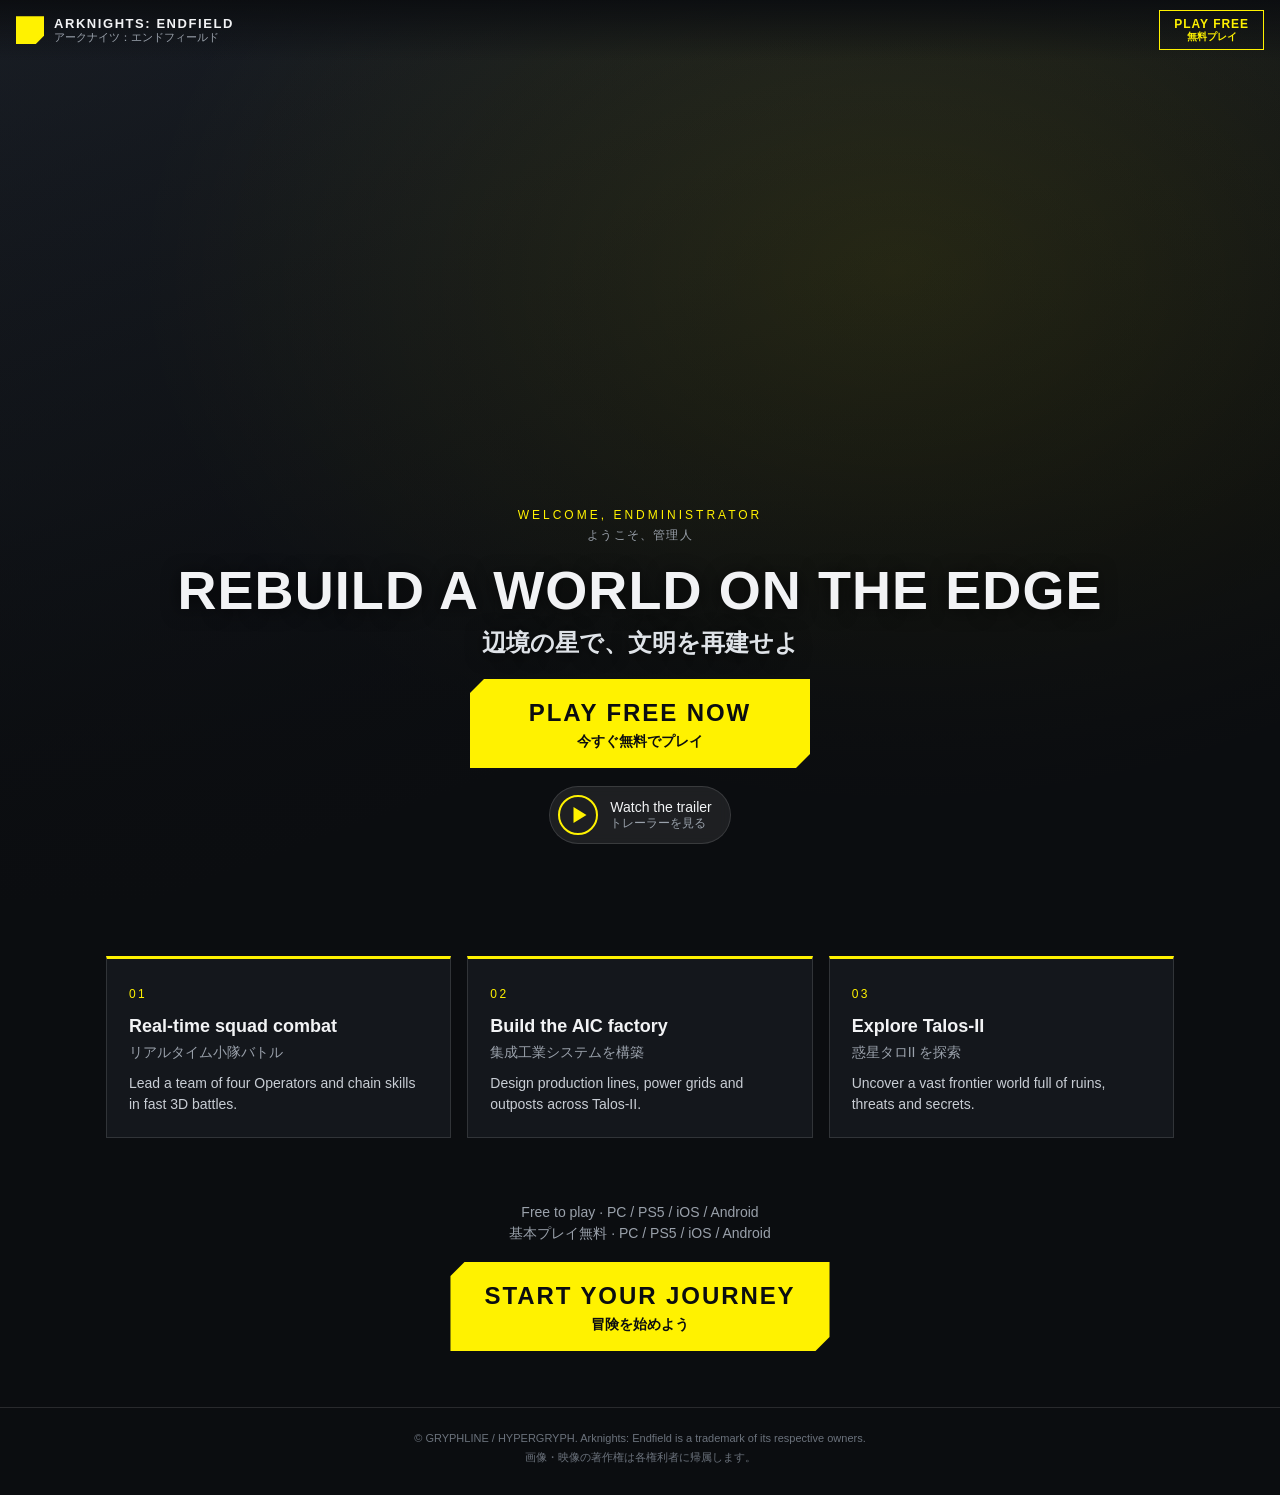
==== arknights-endfield/index.html @ 9a09fc5b "Add Arknights: Endfield prelander (EN/JA, image → video → image with blinking CTA) Co-Authored-By: C" ====
<!DOCTYPE html>
<html lang="en">
<head>
  <meta charset="UTF-8">
  <meta name="viewport" content="width=device-width, initial-scale=1.0, viewport-fit=cover">
  <title>Arknights: Endfield — Play Now | アークナイツ：エンドフィールド</title>
  <meta name="description" content="Arknights: Endfield — a real-time 3D strategy RPG on Talos-II. Watch the trailer and play free now. アークナイツ：エンドフィールド 今すぐ無料プレイ。">
  <meta name="theme-color" content="#0b0d10">
  <link rel="stylesheet" href="style.css">
</head>
<body>

  <!-- Top bar -->
  <header class="topbar">
    <div class="brand">
      <span class="brand__mark" aria-hidden="true"></span>
      <span class="brand__text">
        <strong>ARKNIGHTS: ENDFIELD</strong>
        <small lang="ja">アークナイツ：エンドフィールド</small>
      </span>
    </div>
    <a class="topbar__cta js-cta" href="#" data-source="topbar">
      <span>PLAY FREE</span>
      <span lang="ja">無料プレイ</span>
    </a>
  </header>

  <main>
    <!-- Media stage: image → video → image -->
    <section class="stage" id="stage" aria-label="Trailer / トレーラー">

      <!-- START SCREEN (image + blinking CTA) -->
      <div class="screen screen--start is-active" id="screenStart">
        <img class="screen__img" src="cover.jpg" alt="Arknights: Endfield key art" data-fallback>
        <div class="screen__shade" aria-hidden="true"></div>
        <div class="screen__content">
          <p class="eyebrow">
            <span>WELCOME, ENDMINISTRATOR</span>
            <span lang="ja">ようこそ、管理人</span>
          </p>
          <h1 class="title">
            <span class="title__en">Rebuild a world on the edge</span>
            <span class="title__ja" lang="ja">辺境の星で、文明を再建せよ</span>
          </h1>
          <a class="cta cta--blink js-cta" href="#" data-source="start">
            <span class="cta__en">PLAY FREE NOW</span>
            <span class="cta__ja" lang="ja">今すぐ無料でプレイ</span>
          </a>
          <button class="play-btn" id="btnPlay" type="button">
            <span class="play-btn__icon" aria-hidden="true"></span>
            <span class="play-btn__label">
              <span>Watch the trailer</span>
              <span lang="ja">トレーラーを見る</span>
            </span>
          </button>
        </div>
      </div>

      <!-- VIDEO -->
      <div class="screen screen--video" id="screenVideo">
        <video class="screen__video" id="video" playsinline preload="metadata" poster="cover.jpg">
          <source src="video.mp4" type="video/mp4">
        </video>
        <div class="video-ui">
          <button class="video-ui__btn" id="btnSound" type="button" aria-label="Toggle sound / 音声切替">🔊</button>
          <button class="video-ui__btn video-ui__btn--skip" id="btnSkip" type="button">
            <span>Skip</span> <span lang="ja">スキップ</span> ▸
          </button>
        </div>
        <div class="progress" aria-hidden="true"><div class="progress__bar" id="progressBar"></div></div>
      </div>

      <!-- END SCREEN (image + blinking CTA) -->
      <div class="screen screen--end" id="screenEnd">
        <img class="screen__img" src="cover.jpg" alt="Arknights: Endfield key art" data-fallback>
        <div class="screen__shade" aria-hidden="true"></div>
        <div class="screen__content">
          <p class="eyebrow">
            <span>YOUR MISSION STARTS NOW</span>
            <span lang="ja">任務、開始</span>
          </p>
          <h2 class="title">
            <span class="title__en">Join the Endfield Industries</span>
            <span class="title__ja" lang="ja">エンドフィールド工業へようこそ</span>
          </h2>
          <a class="cta cta--blink js-cta" href="#" data-source="end">
            <span class="cta__en">DOWNLOAD &amp; PLAY FREE</span>
            <span class="cta__ja" lang="ja">今すぐダウンロード・無料</span>
          </a>
          <button class="replay-btn" id="btnReplay" type="button">
            ↻ <span>Replay</span> <span lang="ja">もう一度見る</span>
          </button>
        </div>
      </div>
    </section>

    <!-- Features -->
    <section class="features" aria-label="Features / 特徴">
      <article class="feature">
        <span class="feature__num">01</span>
        <h3>Real-time squad combat</h3>
        <p lang="ja">リアルタイム小隊バトル</p>
        <p class="feature__txt">Lead a team of four Operators and chain skills in fast 3D battles.</p>
      </article>
      <article class="feature">
        <span class="feature__num">02</span>
        <h3>Build the AIC factory</h3>
        <p lang="ja">集成工業システムを構築</p>
        <p class="feature__txt">Design production lines, power grids and outposts across Talos-II.</p>
      </article>
      <article class="feature">
        <span class="feature__num">03</span>
        <h3>Explore Talos-II</h3>
        <p lang="ja">惑星タロII を探索</p>
        <p class="feature__txt">Uncover a vast frontier world full of ruins, threats and secrets.</p>
      </article>
    </section>

    <!-- Bottom CTA -->
    <section class="final">
      <p class="final__line">
        <span>Free to play · PC / PS5 / iOS / Android</span>
        <span lang="ja">基本プレイ無料 · PC / PS5 / iOS / Android</span>
      </p>
      <a class="cta cta--blink js-cta" href="#" data-source="footer">
        <span class="cta__en">START YOUR JOURNEY</span>
        <span class="cta__ja" lang="ja">冒険を始めよう</span>
      </a>
    </section>
  </main>

  <footer class="footer">
    <p>© GRYPHLINE / HYPERGRYPH. Arknights: Endfield is a trademark of its respective owners.</p>
    <p lang="ja">画像・映像の著作権は各権利者に帰属します。</p>
  </footer>

  <!-- Sticky mobile CTA -->
  <a class="sticky-cta js-cta" href="#" data-source="sticky" id="stickyCta">
    <span>PLAY FREE</span> <span lang="ja">無料プレイ</span>
  </a>

  <script src="main.js"></script>
</body>
</html>
---- arknights-endfield/style.css ----
/* ===== Arknights: Endfield prelander ===== */
:root {
  --bg: #0b0d10;
  --panel: #14171c;
  --line: rgba(255, 255, 255, 0.12);
  --text: #f2f3f5;
  --muted: #9aa1ab;
  --accent: #fff200;      /* Endfield industrial yellow */
  --accent-dark: #d9cd00;
  --ink: #0b0d10;
  --font: "Segoe UI", "Helvetica Neue", Arial, "Hiragino Sans", "Hiragino Kaku Gothic ProN", "Noto Sans JP", "Yu Gothic", Meiryo, sans-serif;
}

*,
*::before,
*::after { box-sizing: border-box; }

html, body { margin: 0; padding: 0; }

body {
  background: var(--bg);
  color: var(--text);
  font-family: var(--font);
  line-height: 1.5;
  -webkit-font-smoothing: antialiased;
  overflow-x: hidden;
  padding-bottom: 72px; /* room for sticky CTA on mobile */
}

a { color: inherit; text-decoration: none; }
button { font: inherit; cursor: pointer; }

/* ---------- Top bar ---------- */
.topbar {
  position: fixed;
  inset: 0 0 auto 0;
  z-index: 50;
  display: flex;
  align-items: center;
  justify-content: space-between;
  gap: 12px;
  padding: 10px 16px;
  background: linear-gradient(to bottom, rgba(11, 13, 16, 0.92), rgba(11, 13, 16, 0));
}

.brand { display: flex; align-items: center; gap: 10px; }

.brand__mark {
  width: 28px;
  height: 28px;
  background: var(--accent);
  clip-path: polygon(0 0, 100% 0, 100% 70%, 70% 100%, 0 100%);
}

.brand__text { display: flex; flex-direction: column; line-height: 1.1; }
.brand__text strong { font-size: 13px; letter-spacing: 0.12em; }
.brand__text small { font-size: 11px; color: var(--muted); }

.topbar__cta {
  display: inline-flex;
  flex-direction: column;
  align-items: center;
  padding: 6px 14px;
  border: 1px solid var(--accent);
  color: var(--accent);
  font-size: 12px;
  font-weight: 700;
  letter-spacing: 0.08em;
  line-height: 1.2;
  transition: background 0.2s, color 0.2s;
}
.topbar__cta span[lang="ja"] { font-size: 10px; letter-spacing: 0; }
.topbar__cta:hover { background: var(--accent); color: var(--ink); }

/* ---------- Stage ---------- */
.stage {
  position: relative;
  width: 100%;
  height: 100vh;
  height: 100svh;
  min-height: 520px;
  overflow: hidden;
  background:
    radial-gradient(ellipse at 70% 30%, rgba(255, 242, 0, 0.12), transparent 60%),
    linear-gradient(160deg, #1b2028 0%, #0b0d10 70%);
}

.screen {
  position: absolute;
  inset: 0;
  opacity: 0;
  visibility: hidden;
  transition: opacity 0.6s ease, visibility 0s linear 0.6s;
}
.screen.is-active {
  opacity: 1;
  visibility: visible;
  transition: opacity 0.6s ease, visibility 0s;
}

.screen__img,
.screen__video {
  position: absolute;
  inset: 0;
  width: 100%;
  height: 100%;
  object-fit: cover;
}
.screen__img.is-missing { display: none; }

.screen--start .screen__img { animation: kenburns 18s ease-in-out infinite alternate; }

.screen--video { background: #000; }
.screen--video .screen__video { object-fit: contain; }

.screen__shade {
  position: absolute;
  inset: 0;
  background:
    linear-gradient(to top, rgba(11, 13, 16, 0.95) 0%, rgba(11, 13, 16, 0.35) 45%, rgba(11, 13, 16, 0.15) 100%);
}

.screen__content {
  position: absolute;
  left: 0;
  right: 0;
  bottom: 0;
  display: flex;
  flex-direction: column;
  align-items: center;
  gap: 18px;
  padding: 0 16px 56px;
  text-align: center;
}

.eyebrow {
  margin: 0;
  display: flex;
  flex-direction: column;
  gap: 2px;
  font-size: 12px;
  letter-spacing: 0.25em;
  color: var(--accent);
}
.eyebrow span[lang="ja"] { letter-spacing: 0.1em; color: var(--muted); }

.title {
  margin: 0;
  display: flex;
  flex-direction: column;
  gap: 6px;
  text-transform: uppercase;
  text-shadow: 0 2px 18px rgba(0, 0, 0, 0.7);
}
.title__en { font-size: clamp(26px, 5.5vw, 54px); font-weight: 800; letter-spacing: 0.02em; line-height: 1.05; }
.title__ja { font-size: clamp(16px, 2.6vw, 24px); font-weight: 600; text-transform: none; color: #dfe3e8; }

/* ---------- CTA (clear + blinking) ---------- */
.cta {
  position: relative;
  display: inline-flex;
  flex-direction: column;
  align-items: center;
  justify-content: center;
  min-width: min(340px, 100%);
  padding: 16px 34px;
  background: var(--accent);
  color: var(--ink);
  font-weight: 900;
  clip-path: polygon(14px 0, 100% 0, 100% calc(100% - 14px), calc(100% - 14px) 100%, 0 100%, 0 14px);
  transition: transform 0.15s ease, background 0.2s;
}
.cta__en { font-size: clamp(18px, 3vw, 24px); letter-spacing: 0.08em; }
.cta__ja { font-size: 14px; font-weight: 700; }
.cta:hover { transform: scale(1.04); background: #fff; }
.cta:active { transform: scale(0.98); }

.cta--blink { animation: blink 1s steps(1, end) infinite, glow 1s ease-in-out infinite; }
.cta--blink:hover { animation-play-state: paused; }

@keyframes blink {
  0%   { background: var(--accent); color: var(--ink); }
  50%  { background: #ffffff;       color: #000; }
}

@keyframes glow {
  0%, 100% { filter: drop-shadow(0 0 0 rgba(255, 242, 0, 0)); }
  50%      { filter: drop-shadow(0 0 18px rgba(255, 242, 0, 0.9)); }
}

@keyframes kenburns {
  from { transform: scale(1); }
  to   { transform: scale(1.08) translate(-1%, -1%); }
}

/* ---------- Play / replay ---------- */
.play-btn {
  display: inline-flex;
  align-items: center;
  gap: 12px;
  padding: 8px 18px 8px 8px;
  background: rgba(255, 255, 255, 0.08);
  border: 1px solid var(--line);
  border-radius: 999px;
  color: var(--text);
  backdrop-filter: blur(6px);
  transition: background 0.2s;
}
.play-btn:hover { background: rgba(255, 255, 255, 0.18); }

.play-btn__icon {
  position: relative;
  width: 40px;
  height: 40px;
  border-radius: 50%;
  border: 2px solid var(--accent);
}
.play-btn__icon::after {
  content: "";
  position: absolute;
  top: 50%;
  left: 54%;
  transform: translate(-50%, -50%);
  border-style: solid;
  border-width: 8px 0 8px 13px;
  border-color: transparent transparent transparent var(--accent);
}
.play-btn__label { display: flex; flex-direction: column; align-items: flex-start; font-size: 14px; line-height: 1.2; }
.play-btn__label span[lang="ja"] { font-size: 12px; color: var(--muted); }

.replay-btn {
  background: none;
  border: none;
  color: var(--muted);
  font-size: 14px;
  padding: 6px 10px;
}
.replay-btn:hover { color: var(--text); }

/* ---------- Video UI ---------- */
.video-ui {
  position: absolute;
  top: 64px;
  right: 16px;
  display: flex;
  gap: 8px;
  z-index: 2;
}
.video-ui__btn {
  padding: 8px 12px;
  background: rgba(0, 0, 0, 0.55);
  border: 1px solid var(--line);
  color: var(--text);
  font-size: 13px;
}
.video-ui__btn:hover { border-color: var(--accent); color: var(--accent); }

.progress {
  position: absolute;
  left: 0;
  right: 0;
  bottom: 0;
  height: 4px;
  background: rgba(255, 255, 255, 0.15);
}
.progress__bar { width: 0; height: 100%; background: var(--accent); transition: width 0.2s linear; }

/* ---------- Features ---------- */
.features {
  display: grid;
  grid-template-columns: repeat(3, 1fr);
  gap: 16px;
  max-width: 1100px;
  margin: 0 auto;
  padding: 56px 16px 24px;
}
.feature {
  padding: 22px;
  background: var(--panel);
  border: 1px solid var(--line);
  border-top: 3px solid var(--accent);
}
.feature__num { font-size: 12px; color: var(--accent); letter-spacing: 0.2em; }
.feature h3 { margin: 8px 0 2px; font-size: 18px; }
.feature p[lang="ja"] { margin: 0 0 10px; color: var(--muted); font-size: 14px; }
.feature__txt { margin: 0; color: #c8cdd4; font-size: 14px; }

/* ---------- Final ---------- */
.final {
  display: flex;
  flex-direction: column;
  align-items: center;
  gap: 18px;
  padding: 40px 16px 56px;
  text-align: center;
}
.final__line { margin: 0; display: flex; flex-direction: column; color: var(--muted); font-size: 14px; }

/* ---------- Footer ---------- */
.footer {
  padding: 20px 16px 28px;
  border-top: 1px solid var(--line);
  text-align: center;
  color: #6b727c;
  font-size: 11px;
}
.footer p { margin: 2px 0; }

/* ---------- Sticky CTA ---------- */
.sticky-cta {
  position: fixed;
  left: 16px;
  right: 16px;
  bottom: 12px;
  z-index: 60;
  display: none;
  justify-content: center;
  gap: 10px;
  padding: 14px;
  background: var(--accent);
  color: var(--ink);
  font-weight: 900;
  letter-spacing: 0.06em;
  box-shadow: 0 6px 24px rgba(0, 0, 0, 0.5);
  transform: translateY(150%);
  transition: transform 0.3s ease;
}
.sticky-cta.is-visible { transform: translateY(0); }

/* ---------- Responsive ---------- */
@media (max-width: 760px) {
  .features { grid-template-columns: 1fr; }
  .sticky-cta { display: flex; }
  .topbar__cta { display: none; }
  .screen__content { padding-bottom: 40px; gap: 14px; }
  .cta { width: 100%; }
}

@media (min-width: 761px) {
  body { padding-bottom: 0; }
}

@media (prefers-reduced-motion: reduce) {
  .cta--blink { animation: none; }
  .screen--start .screen__img { animation: none; }
}
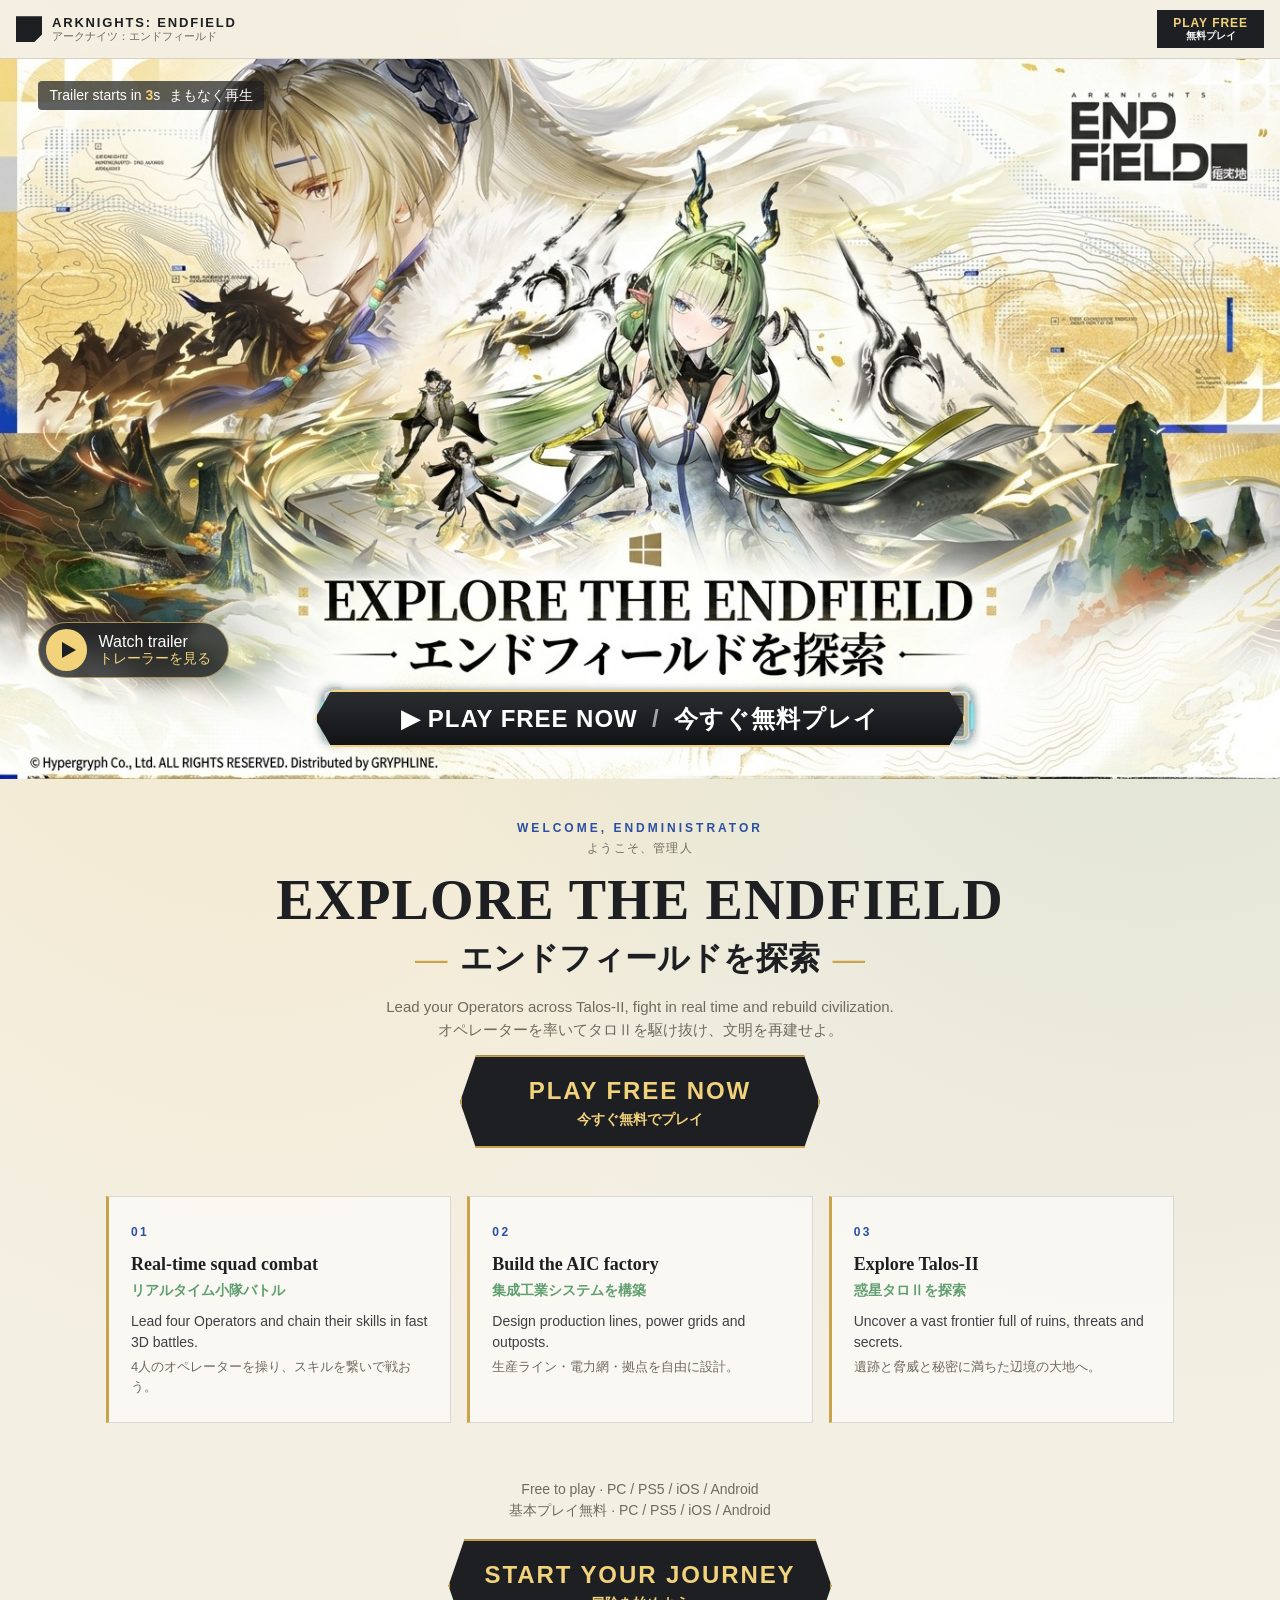
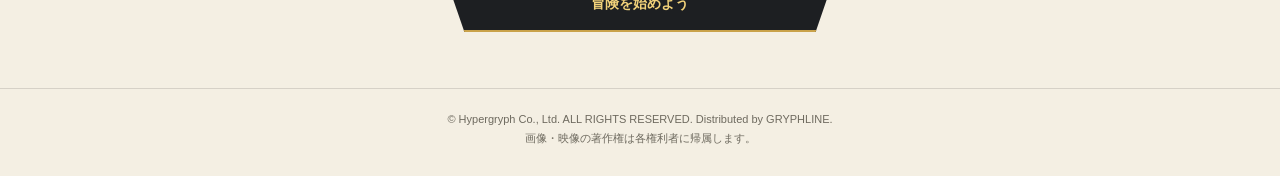
==== commit 357372c0: "Endfield prelander: use provided key art and trailer, blinking CTA on the art Co-Authored-By: Claude" ====
--- a/arknights-endfield/index.html
+++ b/arknights-endfield/index.html
@@ -3,9 +3,10 @@
 <head>
   <meta charset="UTF-8">
   <meta name="viewport" content="width=device-width, initial-scale=1.0, viewport-fit=cover">
-  <title>Arknights: Endfield — Play Now | アークナイツ：エンドフィールド</title>
-  <meta name="description" content="Arknights: Endfield — a real-time 3D strategy RPG on Talos-II. Watch the trailer and play free now. アークナイツ：エンドフィールド 今すぐ無料プレイ。">
-  <meta name="theme-color" content="#0b0d10">
+  <title>Arknights: Endfield — Explore the Endfield | アークナイツ：エンドフィールド</title>
+  <meta name="description" content="Arknights: Endfield — explore Talos-II in a real-time 3D strategy RPG. Watch the trailer and play free. エンドフィールドを探索しよう。">
+  <meta name="theme-color" content="#f4efe3">
+  <link rel="preload" as="image" href="cover.jpg">
   <link rel="stylesheet" href="style.css">
 </head>
 <body>
@@ -26,72 +27,91 @@
   </header>
 
   <main>
-    <!-- Media stage: image → video → image -->
-    <section class="stage" id="stage" aria-label="Trailer / トレーラー">
+    <!-- Media stage (16:9): image → video → image -->
+    <section class="stage-wrap" aria-label="Trailer / トレーラー">
+      <div class="stage" id="stage">
 
-      <!-- START SCREEN (image + blinking CTA) -->
-      <div class="screen screen--start is-active" id="screenStart">
-        <img class="screen__img" src="cover.jpg" alt="Arknights: Endfield key art" data-fallback>
-        <div class="screen__shade" aria-hidden="true"></div>
-        <div class="screen__content">
-          <p class="eyebrow">
-            <span>WELCOME, ENDMINISTRATOR</span>
-            <span lang="ja">ようこそ、管理人</span>
-          </p>
-          <h1 class="title">
-            <span class="title__en">Rebuild a world on the edge</span>
-            <span class="title__ja" lang="ja">辺境の星で、文明を再建せよ</span>
-          </h1>
-          <a class="cta cta--blink js-cta" href="#" data-source="start">
-            <span class="cta__en">PLAY FREE NOW</span>
-            <span class="cta__ja" lang="ja">今すぐ無料でプレイ</span>
-          </a>
-          <button class="play-btn" id="btnPlay" type="button">
+        <!-- START SCREEN: key art + blinking CTA -->
+        <div class="screen screen--start is-active" id="screenStart">
+          <img class="screen__img" src="cover.jpg" alt="Arknights: Endfield — Explore the Endfield / エンドフィールドを探索" data-fallback>
+
+          <button class="play-btn" id="btnPlay" type="button" aria-label="Watch the trailer / トレーラーを見る">
             <span class="play-btn__icon" aria-hidden="true"></span>
             <span class="play-btn__label">
-              <span>Watch the trailer</span>
+              <span>Watch trailer</span>
               <span lang="ja">トレーラーを見る</span>
             </span>
           </button>
+
+          <a class="img-cta js-cta" href="#" data-source="start-image">
+            <span class="img-cta__en">▶ PLAY FREE NOW</span>
+            <span class="img-cta__sep" aria-hidden="true">/</span>
+            <span class="img-cta__ja" lang="ja">今すぐ無料プレイ</span>
+          </a>
+
+          <div class="countdown" id="countdown" aria-live="polite">
+            <span>Trailer starts in <b id="countdownNum">4</b>s</span>
+            <span lang="ja">まもなく再生</span>
+          </div>
         </div>
-      </div>
 
-      <!-- VIDEO -->
-      <div class="screen screen--video" id="screenVideo">
-        <video class="screen__video" id="video" playsinline preload="metadata" poster="cover.jpg">
-          <source src="video.mp4" type="video/mp4">
-        </video>
-        <div class="video-ui">
-          <button class="video-ui__btn" id="btnSound" type="button" aria-label="Toggle sound / 音声切替">🔊</button>
-          <button class="video-ui__btn video-ui__btn--skip" id="btnSkip" type="button">
-            <span>Skip</span> <span lang="ja">スキップ</span> ▸
+        <!-- VIDEO -->
+        <div class="screen screen--video" id="screenVideo">
+          <video class="screen__video" id="video" playsinline preload="metadata" poster="cover.jpg">
+            <source src="video.mp4" type="video/mp4">
+            <source src="https://vid.arknights-endfield0726.eaglgame.com/images/%E7%A5%80%E6%88%98%E6%96%97gp-V-1920x1080-JP-v1d6-%E7%A5%80-OS-%E5%89%AA%E8%BE%91%E5%8C%85%E8%A3%85-%E5%AE%9E%E6%9C%BA%E5%86%85%E5%BD%95-%E6%88%98%E6%96%97-yt.mp4" type="video/mp4">
+          </video>
+          <button class="unmute" id="btnUnmute" type="button">
+            🔊 <span>Tap for sound</span> <span lang="ja">タップで音声オン</span>
           </button>
+          <div class="video-ui">
+            <button class="video-ui__btn" id="btnSound" type="button" aria-label="Toggle sound / 音声切替">🔇</button>
+            <button class="video-ui__btn" id="btnSkip" type="button">
+              <span>Skip</span> <span lang="ja">スキップ</span> ▸
+            </button>
+          </div>
+          <a class="video-cta js-cta" href="#" data-source="video">
+            <span>PLAY FREE</span> <span lang="ja">無料プレイ</span>
+          </a>
+          <div class="progress" aria-hidden="true"><div class="progress__bar" id="progressBar"></div></div>
         </div>
-        <div class="progress" aria-hidden="true"><div class="progress__bar" id="progressBar"></div></div>
-      </div>
 
-      <!-- END SCREEN (image + blinking CTA) -->
-      <div class="screen screen--end" id="screenEnd">
-        <img class="screen__img" src="cover.jpg" alt="Arknights: Endfield key art" data-fallback>
-        <div class="screen__shade" aria-hidden="true"></div>
-        <div class="screen__content">
-          <p class="eyebrow">
-            <span>YOUR MISSION STARTS NOW</span>
-            <span lang="ja">任務、開始</span>
-          </p>
-          <h2 class="title">
-            <span class="title__en">Join the Endfield Industries</span>
-            <span class="title__ja" lang="ja">エンドフィールド工業へようこそ</span>
-          </h2>
-          <a class="cta cta--blink js-cta" href="#" data-source="end">
-            <span class="cta__en">DOWNLOAD &amp; PLAY FREE</span>
-            <span class="cta__ja" lang="ja">今すぐダウンロード・無料</span>
-          </a>
+        <!-- END SCREEN: key art + blinking CTA -->
+        <div class="screen screen--end" id="screenEnd">
+          <img class="screen__img" src="cover.jpg" alt="Arknights: Endfield — Explore the Endfield / エンドフィールドを探索" data-fallback>
+
           <button class="replay-btn" id="btnReplay" type="button">
             ↻ <span>Replay</span> <span lang="ja">もう一度見る</span>
           </button>
+
+          <a class="img-cta js-cta" href="#" data-source="end-image">
+            <span class="img-cta__en">▶ DOWNLOAD &amp; PLAY FREE</span>
+            <span class="img-cta__sep" aria-hidden="true">/</span>
+            <span class="img-cta__ja" lang="ja">今すぐダウンロード</span>
+          </a>
         </div>
+
       </div>
+    </section>
+
+    <!-- Headline + main CTA under the stage -->
+    <section class="hero">
+      <p class="eyebrow">
+        <span>WELCOME, ENDMINISTRATOR</span>
+        <span lang="ja">ようこそ、管理人</span>
+      </p>
+      <h1 class="title">
+        <span class="title__en">Explore the Endfield</span>
+        <span class="title__ja" lang="ja">エンドフィールドを探索</span>
+      </h1>
+      <p class="hero__sub">
+        <span>Lead your Operators across Talos-II, fight in real time and rebuild civilization.</span>
+        <span lang="ja">オペレーターを率いてタロⅡを駆け抜け、文明を再建せよ。</span>
+      </p>
+      <a class="cta cta--blink js-cta" href="#" data-source="hero">
+        <span class="cta__en">PLAY FREE NOW</span>
+        <span class="cta__ja" lang="ja">今すぐ無料でプレイ</span>
+      </a>
     </section>
 
     <!-- Features -->
@@ -99,24 +119,27 @@
       <article class="feature">
         <span class="feature__num">01</span>
         <h3>Real-time squad combat</h3>
-        <p lang="ja">リアルタイム小隊バトル</p>
-        <p class="feature__txt">Lead a team of four Operators and chain skills in fast 3D battles.</p>
+        <p class="feature__ja" lang="ja">リアルタイム小隊バトル</p>
+        <p class="feature__txt">Lead four Operators and chain their skills in fast 3D battles.</p>
+        <p class="feature__txt" lang="ja">4人のオペレーターを操り、スキルを繋いで戦おう。</p>
       </article>
       <article class="feature">
         <span class="feature__num">02</span>
         <h3>Build the AIC factory</h3>
-        <p lang="ja">集成工業システムを構築</p>
-        <p class="feature__txt">Design production lines, power grids and outposts across Talos-II.</p>
+        <p class="feature__ja" lang="ja">集成工業システムを構築</p>
+        <p class="feature__txt">Design production lines, power grids and outposts.</p>
+        <p class="feature__txt" lang="ja">生産ライン・電力網・拠点を自由に設計。</p>
       </article>
       <article class="feature">
         <span class="feature__num">03</span>
         <h3>Explore Talos-II</h3>
-        <p lang="ja">惑星タロII を探索</p>
-        <p class="feature__txt">Uncover a vast frontier world full of ruins, threats and secrets.</p>
+        <p class="feature__ja" lang="ja">惑星タロⅡを探索</p>
+        <p class="feature__txt">Uncover a vast frontier full of ruins, threats and secrets.</p>
+        <p class="feature__txt" lang="ja">遺跡と脅威と秘密に満ちた辺境の大地へ。</p>
       </article>
     </section>
 
-    <!-- Bottom CTA -->
+    <!-- Final CTA -->
     <section class="final">
       <p class="final__line">
         <span>Free to play · PC / PS5 / iOS / Android</span>
@@ -130,7 +153,7 @@
   </main>
 
   <footer class="footer">
-    <p>© GRYPHLINE / HYPERGRYPH. Arknights: Endfield is a trademark of its respective owners.</p>
+    <p>© Hypergryph Co., Ltd. ALL RIGHTS RESERVED. Distributed by GRYPHLINE.</p>
     <p lang="ja">画像・映像の著作権は各権利者に帰属します。</p>
   </footer>
 
--- a/arknights-endfield/style.css
+++ b/arknights-endfield/style.css
@@ -1,14 +1,16 @@
-/* ===== Arknights: Endfield prelander ===== */
+/* ===== Arknights: Endfield prelander — palette taken from the key art ===== */
 :root {
-  --bg: #0b0d10;
-  --panel: #14171c;
-  --line: rgba(255, 255, 255, 0.12);
-  --text: #f2f3f5;
-  --muted: #9aa1ab;
-  --accent: #fff200;      /* Endfield industrial yellow */
-  --accent-dark: #d9cd00;
-  --ink: #0b0d10;
+  --paper: #f4efe3;        /* warm off-white of the artwork */
+  --paper-2: #ebe3cf;
+  --ink: #1d1f22;          /* calligraphy black */
+  --muted: #6e6a5f;
+  --gold: #c9a24a;         /* gold leaf */
+  --gold-light: #f2d27a;
+  --jade: #5f9e6e;         /* green of the character */
+  --blue: #2c4fa3;         /* blue frame accents */
+  --line: rgba(29, 31, 34, 0.14);
   --font: "Segoe UI", "Helvetica Neue", Arial, "Hiragino Sans", "Hiragino Kaku Gothic ProN", "Noto Sans JP", "Yu Gothic", Meiryo, sans-serif;
+  --serif: "Times New Roman", "Hiragino Mincho ProN", "Yu Mincho", "Noto Serif JP", serif;
 }
 
 *,
@@ -18,13 +20,15 @@
 html, body { margin: 0; padding: 0; }
 
 body {
-  background: var(--bg);
-  color: var(--text);
+  background:
+    radial-gradient(ellipse at 20% 0%, rgba(242, 210, 122, 0.35), transparent 55%),
+    radial-gradient(ellipse at 90% 30%, rgba(95, 158, 110, 0.15), transparent 50%),
+    var(--paper);
+  color: var(--ink);
   font-family: var(--font);
   line-height: 1.5;
   -webkit-font-smoothing: antialiased;
   overflow-x: hidden;
-  padding-bottom: 72px; /* room for sticky CTA on mobile */
 }
 
 a { color: inherit; text-decoration: none; }
@@ -32,57 +36,63 @@
 
 /* ---------- Top bar ---------- */
 .topbar {
-  position: fixed;
-  inset: 0 0 auto 0;
+  position: sticky;
+  top: 0;
   z-index: 50;
   display: flex;
   align-items: center;
   justify-content: space-between;
   gap: 12px;
   padding: 10px 16px;
-  background: linear-gradient(to bottom, rgba(11, 13, 16, 0.92), rgba(11, 13, 16, 0));
+  background: rgba(244, 239, 227, 0.92);
+  border-bottom: 1px solid var(--line);
+  backdrop-filter: blur(8px);
 }
 
 .brand { display: flex; align-items: center; gap: 10px; }
 
 .brand__mark {
-  width: 28px;
-  height: 28px;
-  background: var(--accent);
+  width: 26px;
+  height: 26px;
+  background: var(--ink);
   clip-path: polygon(0 0, 100% 0, 100% 70%, 70% 100%, 0 100%);
 }
 
 .brand__text { display: flex; flex-direction: column; line-height: 1.1; }
-.brand__text strong { font-size: 13px; letter-spacing: 0.12em; }
+.brand__text strong { font-size: 13px; letter-spacing: 0.14em; }
 .brand__text small { font-size: 11px; color: var(--muted); }
 
 .topbar__cta {
   display: inline-flex;
   flex-direction: column;
   align-items: center;
-  padding: 6px 14px;
-  border: 1px solid var(--accent);
-  color: var(--accent);
+  padding: 6px 16px;
+  background: var(--ink);
+  color: var(--gold-light);
   font-size: 12px;
   font-weight: 700;
   letter-spacing: 0.08em;
   line-height: 1.2;
   transition: background 0.2s, color 0.2s;
 }
-.topbar__cta span[lang="ja"] { font-size: 10px; letter-spacing: 0; }
-.topbar__cta:hover { background: var(--accent); color: var(--ink); }
-
-/* ---------- Stage ---------- */
+.topbar__cta span[lang="ja"] { font-size: 10px; letter-spacing: 0; color: #fff; }
+.topbar__cta:hover { background: var(--gold); color: var(--ink); }
+
+/* ---------- Stage (16:9, keeps the full artwork visible) ---------- */
+.stage-wrap {
+  padding: 0;
+  background: #111;
+}
+
 .stage {
   position: relative;
   width: 100%;
-  height: 100vh;
-  height: 100svh;
-  min-height: 520px;
+  max-width: calc((100vh - 56px) * 16 / 9);
+  margin: 0 auto;
+  aspect-ratio: 16 / 9;
   overflow: hidden;
-  background:
-    radial-gradient(ellipse at 70% 30%, rgba(255, 242, 0, 0.12), transparent 60%),
-    linear-gradient(160deg, #1b2028 0%, #0b0d10 70%);
+  background: linear-gradient(135deg, var(--paper) 0%, var(--paper-2) 60%, var(--gold-light) 100%);
+  container-type: inline-size;
 }
 
 .screen {
@@ -108,152 +118,184 @@
 }
 .screen__img.is-missing { display: none; }
 
-.screen--start .screen__img { animation: kenburns 18s ease-in-out infinite alternate; }
-
 .screen--video { background: #000; }
 .screen--video .screen__video { object-fit: contain; }
 
-.screen__shade {
-  position: absolute;
-  inset: 0;
-  background:
-    linear-gradient(to top, rgba(11, 13, 16, 0.95) 0%, rgba(11, 13, 16, 0.35) 45%, rgba(11, 13, 16, 0.15) 100%);
-}
-
-.screen__content {
-  position: absolute;
-  left: 0;
-  right: 0;
-  bottom: 0;
-  display: flex;
-  flex-direction: column;
-  align-items: center;
-  gap: 18px;
-  padding: 0 16px 56px;
-  text-align: center;
-}
-
-.eyebrow {
-  margin: 0;
-  display: flex;
-  flex-direction: column;
-  gap: 2px;
-  font-size: 12px;
-  letter-spacing: 0.25em;
-  color: var(--accent);
-}
-.eyebrow span[lang="ja"] { letter-spacing: 0.1em; color: var(--muted); }
-
-.title {
-  margin: 0;
-  display: flex;
-  flex-direction: column;
-  gap: 6px;
-  text-transform: uppercase;
-  text-shadow: 0 2px 18px rgba(0, 0, 0, 0.7);
-}
-.title__en { font-size: clamp(26px, 5.5vw, 54px); font-weight: 800; letter-spacing: 0.02em; line-height: 1.05; }
-.title__ja { font-size: clamp(16px, 2.6vw, 24px); font-weight: 600; text-transform: none; color: #dfe3e8; }
-
-/* ---------- CTA (clear + blinking) ---------- */
-.cta {
-  position: relative;
-  display: inline-flex;
-  flex-direction: column;
+/* ---------- Blinking CTA placed on the artwork's button area ----------
+   The artwork is 1365x768; its banner sits at x 345→1035, y 677→730.  */
+.img-cta {
+  position: absolute;
+  left: 24.6%;
+  top: 87.6%;
+  width: 50.8%;
+  height: 8%;
+  display: flex;
   align-items: center;
   justify-content: center;
-  min-width: min(340px, 100%);
-  padding: 16px 34px;
-  background: var(--accent);
-  color: var(--ink);
-  font-weight: 900;
-  clip-path: polygon(14px 0, 100% 0, 100% calc(100% - 14px), calc(100% - 14px) 100%, 0 100%, 0 14px);
-  transition: transform 0.15s ease, background 0.2s;
-}
-.cta__en { font-size: clamp(18px, 3vw, 24px); letter-spacing: 0.08em; }
-.cta__ja { font-size: 14px; font-weight: 700; }
-.cta:hover { transform: scale(1.04); background: #fff; }
-.cta:active { transform: scale(0.98); }
-
-.cta--blink { animation: blink 1s steps(1, end) infinite, glow 1s ease-in-out infinite; }
-.cta--blink:hover { animation-play-state: paused; }
-
-@keyframes blink {
-  0%   { background: var(--accent); color: var(--ink); }
-  50%  { background: #ffffff;       color: #000; }
-}
-
-@keyframes glow {
-  0%, 100% { filter: drop-shadow(0 0 0 rgba(255, 242, 0, 0)); }
-  50%      { filter: drop-shadow(0 0 18px rgba(255, 242, 0, 0.9)); }
-}
-
-@keyframes kenburns {
-  from { transform: scale(1); }
-  to   { transform: scale(1.08) translate(-1%, -1%); }
+  gap: 0.6em;
+  padding: 0 1em;
+  background: linear-gradient(180deg, #2a2c30, #121315);
+  border: 2px solid var(--gold-light);
+  color: #fff;
+  font-size: clamp(9px, 2.2cqw, 24px);
+  font-weight: 800;
+  letter-spacing: 0.04em;
+  white-space: nowrap;
+  clip-path: polygon(0.7em 0, calc(100% - 0.7em) 0, 100% 50%, calc(100% - 0.7em) 100%, 0.7em 100%, 0 50%);
+  animation: imgBlink 1s steps(1, end) infinite, pulse 1s ease-in-out infinite;
+  z-index: 3;
+}
+.img-cta__ja { font-weight: 700; }
+.img-cta__sep { opacity: 0.6; }
+.img-cta:hover { animation-play-state: paused; background: var(--gold); color: var(--ink); }
+
+@keyframes imgBlink {
+  0%   { background: linear-gradient(180deg, #2a2c30, #121315); color: #fff; }
+  50%  { background: linear-gradient(180deg, var(--gold-light), var(--gold)); color: var(--ink); }
+}
+
+@keyframes pulse {
+  0%, 100% { transform: scale(1); }
+  50%      { transform: scale(1.05); }
+}
+
+/* Whole-stage glow ring around the CTA area */
+.screen--start::after,
+.screen--end::after {
+  content: "";
+  position: absolute;
+  left: 23.5%;
+  top: 85.8%;
+  width: 53%;
+  height: 11.6%;
+  border-radius: 6px;
+  box-shadow: 0 0 0 0 rgba(242, 210, 122, 0.9);
+  animation: ring 1s ease-out infinite;
+  pointer-events: none;
+  z-index: 2;
+}
+
+@keyframes ring {
+  0%   { box-shadow: 0 0 0 0 rgba(242, 210, 122, 0.85); }
+  100% { box-shadow: 0 0 0 1.6cqw rgba(242, 210, 122, 0); }
 }
 
 /* ---------- Play / replay ---------- */
 .play-btn {
+  position: absolute;
+  left: 3%;
+  bottom: 14%;
+  z-index: 3;
   display: inline-flex;
   align-items: center;
-  gap: 12px;
-  padding: 8px 18px 8px 8px;
-  background: rgba(255, 255, 255, 0.08);
-  border: 1px solid var(--line);
+  gap: 0.7em;
+  padding: 0.4em 1.1em 0.4em 0.4em;
+  background: rgba(29, 31, 34, 0.78);
+  border: 1px solid rgba(242, 210, 122, 0.6);
   border-radius: 999px;
-  color: var(--text);
+  color: #fff;
+  font-size: clamp(10px, 1.4cqw, 16px);
   backdrop-filter: blur(6px);
-  transition: background 0.2s;
-}
-.play-btn:hover { background: rgba(255, 255, 255, 0.18); }
+  transition: background 0.2s, transform 0.2s;
+}
+.play-btn:hover { background: var(--ink); transform: scale(1.05); }
 
 .play-btn__icon {
   position: relative;
-  width: 40px;
-  height: 40px;
+  width: 2.6em;
+  height: 2.6em;
   border-radius: 50%;
-  border: 2px solid var(--accent);
+  background: var(--gold-light);
 }
 .play-btn__icon::after {
   content: "";
   position: absolute;
   top: 50%;
-  left: 54%;
+  left: 55%;
   transform: translate(-50%, -50%);
   border-style: solid;
-  border-width: 8px 0 8px 13px;
-  border-color: transparent transparent transparent var(--accent);
-}
-.play-btn__label { display: flex; flex-direction: column; align-items: flex-start; font-size: 14px; line-height: 1.2; }
-.play-btn__label span[lang="ja"] { font-size: 12px; color: var(--muted); }
+  border-width: 0.55em 0 0.55em 0.9em;
+  border-color: transparent transparent transparent var(--ink);
+}
+.play-btn__label { display: flex; flex-direction: column; align-items: flex-start; line-height: 1.2; }
+.play-btn__label span[lang="ja"] { font-size: 0.85em; color: var(--gold-light); }
 
 .replay-btn {
-  background: none;
-  border: none;
-  color: var(--muted);
-  font-size: 14px;
-  padding: 6px 10px;
-}
-.replay-btn:hover { color: var(--text); }
+  position: absolute;
+  left: 3%;
+  bottom: 14%;
+  z-index: 3;
+  padding: 0.5em 1em;
+  background: rgba(29, 31, 34, 0.78);
+  border: 1px solid rgba(242, 210, 122, 0.6);
+  border-radius: 999px;
+  color: #fff;
+  font-size: clamp(10px, 1.4cqw, 16px);
+}
+.replay-btn:hover { background: var(--ink); }
+
+.countdown {
+  position: absolute;
+  top: 3%;
+  left: 3%;
+  z-index: 3;
+  display: flex;
+  gap: 0.6em;
+  padding: 0.3em 0.8em;
+  background: rgba(29, 31, 34, 0.7);
+  color: #fff;
+  font-size: clamp(9px, 1.2cqw, 14px);
+  border-radius: 4px;
+}
+.countdown b { color: var(--gold-light); }
+.countdown.is-hidden { display: none; }
 
 /* ---------- Video UI ---------- */
 .video-ui {
   position: absolute;
-  top: 64px;
-  right: 16px;
+  top: 3%;
+  right: 2%;
   display: flex;
   gap: 8px;
-  z-index: 2;
+  z-index: 3;
 }
 .video-ui__btn {
-  padding: 8px 12px;
-  background: rgba(0, 0, 0, 0.55);
-  border: 1px solid var(--line);
-  color: var(--text);
-  font-size: 13px;
-}
-.video-ui__btn:hover { border-color: var(--accent); color: var(--accent); }
+  padding: 0.4em 0.8em;
+  background: rgba(0, 0, 0, 0.6);
+  border: 1px solid rgba(255, 255, 255, 0.25);
+  color: #fff;
+  font-size: clamp(10px, 1.3cqw, 14px);
+}
+.video-ui__btn:hover { border-color: var(--gold-light); color: var(--gold-light); }
+
+.unmute {
+  position: absolute;
+  top: 50%;
+  left: 50%;
+  transform: translate(-50%, -50%);
+  z-index: 3;
+  padding: 0.7em 1.3em;
+  background: rgba(0, 0, 0, 0.7);
+  border: 1px solid var(--gold-light);
+  border-radius: 999px;
+  color: #fff;
+  font-size: clamp(11px, 1.6cqw, 18px);
+  animation: pulse 1.4s ease-in-out infinite;
+}
+.unmute.is-hidden { display: none; }
+
+.video-cta {
+  position: absolute;
+  right: 2%;
+  bottom: 6%;
+  z-index: 3;
+  padding: 0.5em 1.1em;
+  background: var(--gold-light);
+  color: var(--ink);
+  font-weight: 800;
+  font-size: clamp(10px, 1.5cqw, 16px);
+  animation: imgBlink 1s steps(1, end) infinite;
+}
 
 .progress {
   position: absolute;
@@ -261,9 +303,83 @@
   right: 0;
   bottom: 0;
   height: 4px;
-  background: rgba(255, 255, 255, 0.15);
-}
-.progress__bar { width: 0; height: 100%; background: var(--accent); transition: width 0.2s linear; }
+  background: rgba(255, 255, 255, 0.2);
+  z-index: 3;
+}
+.progress__bar { width: 0; height: 100%; background: var(--gold-light); transition: width 0.2s linear; }
+
+/* ---------- Hero text + CTA ---------- */
+.hero {
+  display: flex;
+  flex-direction: column;
+  align-items: center;
+  gap: 14px;
+  max-width: 820px;
+  margin: 0 auto;
+  padding: 40px 16px 24px;
+  text-align: center;
+}
+
+.eyebrow {
+  margin: 0;
+  display: flex;
+  flex-direction: column;
+  gap: 2px;
+  font-size: 12px;
+  letter-spacing: 0.25em;
+  color: var(--blue);
+  font-weight: 700;
+}
+.eyebrow span[lang="ja"] { letter-spacing: 0.1em; color: var(--muted); font-weight: 400; }
+
+.title {
+  margin: 0;
+  display: flex;
+  flex-direction: column;
+  align-items: center;
+  gap: 4px;
+  font-family: var(--serif);
+}
+.title__en { font-size: clamp(30px, 6vw, 56px); font-weight: 700; letter-spacing: 0.02em; text-transform: uppercase; line-height: 1.05; }
+.title__ja { font-size: clamp(20px, 3.4vw, 32px); font-weight: 700; }
+.title__ja::before,
+.title__ja::after { content: "—"; margin: 0 0.4em; color: var(--gold); }
+
+.hero__sub { margin: 0; display: flex; flex-direction: column; color: var(--muted); font-size: 15px; }
+
+/* ---------- Main CTA (clear + blinking) ---------- */
+.cta {
+  display: inline-flex;
+  flex-direction: column;
+  align-items: center;
+  justify-content: center;
+  min-width: min(360px, 100%);
+  padding: 16px 34px;
+  background: var(--ink);
+  color: var(--gold-light);
+  font-weight: 900;
+  border: 2px solid var(--gold);
+  clip-path: polygon(16px 0, calc(100% - 16px) 0, 100% 50%, calc(100% - 16px) 100%, 16px 100%, 0 50%);
+  transition: transform 0.15s ease;
+}
+.cta__en { font-size: clamp(18px, 3vw, 24px); letter-spacing: 0.08em; }
+.cta__ja { font-size: 14px; font-weight: 700; color: #fff; }
+.cta:hover { transform: scale(1.04); }
+.cta:active { transform: scale(0.98); }
+
+.cta--blink { animation: ctaBlink 1s steps(1, end) infinite, glow 1s ease-in-out infinite; }
+.cta--blink:hover { animation-play-state: paused; }
+
+@keyframes ctaBlink {
+  0%  { background: var(--ink);        color: var(--gold-light); }
+  50% { background: var(--gold-light); color: var(--ink); }
+}
+.cta--blink .cta__ja { color: inherit; }
+
+@keyframes glow {
+  0%, 100% { filter: drop-shadow(0 0 0 rgba(201, 162, 74, 0)); }
+  50%      { filter: drop-shadow(0 0 16px rgba(201, 162, 74, 0.9)); }
+}
 
 /* ---------- Features ---------- */
 .features {
@@ -272,18 +388,19 @@
   gap: 16px;
   max-width: 1100px;
   margin: 0 auto;
-  padding: 56px 16px 24px;
+  padding: 24px 16px;
 }
 .feature {
   padding: 22px;
-  background: var(--panel);
+  background: rgba(255, 255, 255, 0.6);
   border: 1px solid var(--line);
-  border-top: 3px solid var(--accent);
-}
-.feature__num { font-size: 12px; color: var(--accent); letter-spacing: 0.2em; }
-.feature h3 { margin: 8px 0 2px; font-size: 18px; }
-.feature p[lang="ja"] { margin: 0 0 10px; color: var(--muted); font-size: 14px; }
-.feature__txt { margin: 0; color: #c8cdd4; font-size: 14px; }
+  border-left: 3px solid var(--gold);
+}
+.feature__num { font-size: 12px; color: var(--blue); letter-spacing: 0.2em; font-weight: 700; }
+.feature h3 { margin: 8px 0 2px; font-size: 18px; font-family: var(--serif); }
+.feature__ja { margin: 0 0 10px; color: var(--jade); font-size: 14px; font-weight: 700; }
+.feature__txt { margin: 0 0 4px; color: #3d3f42; font-size: 14px; }
+.feature__txt[lang="ja"] { color: var(--muted); font-size: 13px; }
 
 /* ---------- Final ---------- */
 .final {
@@ -291,7 +408,7 @@
   flex-direction: column;
   align-items: center;
   gap: 18px;
-  padding: 40px 16px 56px;
+  padding: 32px 16px 56px;
   text-align: center;
 }
 .final__line { margin: 0; display: flex; flex-direction: column; color: var(--muted); font-size: 14px; }
@@ -301,12 +418,12 @@
   padding: 20px 16px 28px;
   border-top: 1px solid var(--line);
   text-align: center;
-  color: #6b727c;
+  color: var(--muted);
   font-size: 11px;
 }
 .footer p { margin: 2px 0; }
 
-/* ---------- Sticky CTA ---------- */
+/* ---------- Sticky mobile CTA ---------- */
 .sticky-cta {
   position: fixed;
   left: 16px;
@@ -317,30 +434,40 @@
   justify-content: center;
   gap: 10px;
   padding: 14px;
-  background: var(--accent);
-  color: var(--ink);
+  background: var(--ink);
+  color: var(--gold-light);
   font-weight: 900;
   letter-spacing: 0.06em;
-  box-shadow: 0 6px 24px rgba(0, 0, 0, 0.5);
+  border: 2px solid var(--gold);
+  box-shadow: 0 6px 24px rgba(0, 0, 0, 0.35);
   transform: translateY(150%);
   transition: transform 0.3s ease;
+  animation: ctaBlink 1s steps(1, end) infinite;
 }
 .sticky-cta.is-visible { transform: translateY(0); }
 
 /* ---------- Responsive ---------- */
 @media (max-width: 760px) {
+  body { padding-bottom: 76px; }
   .features { grid-template-columns: 1fr; }
   .sticky-cta { display: flex; }
   .topbar__cta { display: none; }
-  .screen__content { padding-bottom: 40px; gap: 14px; }
   .cta { width: 100%; }
-}
-
-@media (min-width: 761px) {
-  body { padding-bottom: 0; }
+  .img-cta__sep,
+  .img-cta__ja { display: none; } /* keep the in-image CTA readable on small screens */
+  /* icon-only buttons so they don't cover the artwork's title */
+  .play-btn { padding: 0.3em; font-size: 12px; left: 2%; }
+  .play-btn__label { display: none; }
+  .replay-btn { left: 2%; padding: 0.4em 0.7em; font-size: 14px; }
+  .replay-btn span { display: none; }
 }
 
 @media (prefers-reduced-motion: reduce) {
-  .cta--blink { animation: none; }
-  .screen--start .screen__img { animation: none; }
-}
+  .cta--blink,
+  .img-cta,
+  .sticky-cta,
+  .video-cta,
+  .unmute,
+  .screen--start::after,
+  .screen--end::after { animation: none; }
+}
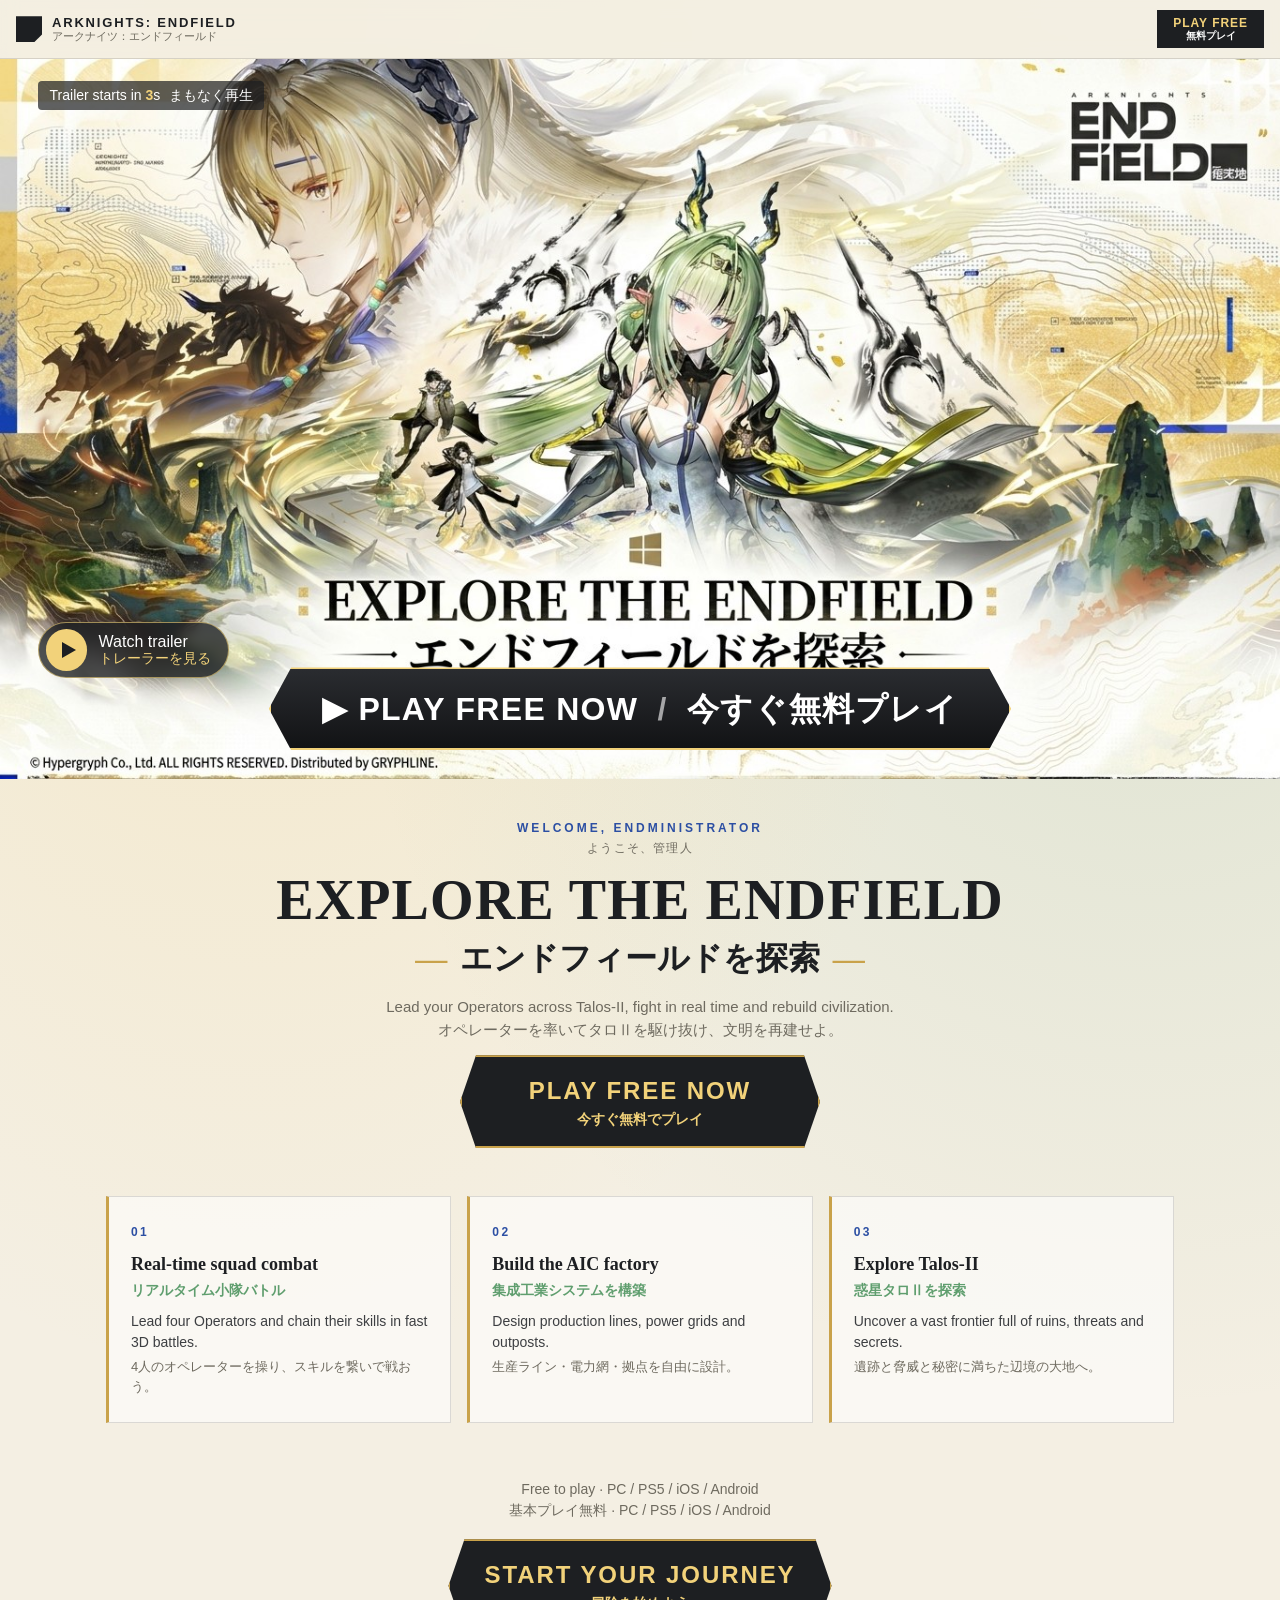
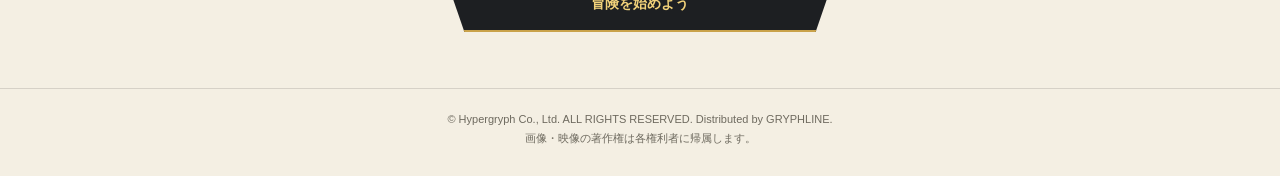
==== commit 29d741c0: "Endfield prelander: new trailer URL, larger blinking CTA on start/end image Co-Authored-By: Claude O" ====
--- a/arknights-endfield/index.html
+++ b/arknights-endfield/index.html
@@ -59,7 +59,7 @@
         <div class="screen screen--video" id="screenVideo">
           <video class="screen__video" id="video" playsinline preload="metadata" poster="cover.jpg">
             <source src="video.mp4" type="video/mp4">
-            <source src="https://vid.arknights-endfield0726.eaglgame.com/images/%E7%A5%80%E6%88%98%E6%96%97gp-V-1920x1080-JP-v1d6-%E7%A5%80-OS-%E5%89%AA%E8%BE%91%E5%8C%85%E8%A3%85-%E5%AE%9E%E6%9C%BA%E5%86%85%E5%BD%95-%E6%88%98%E6%96%97-yt.mp4" type="video/mp4">
+            <source src="https://vid.arknights-endfield0726.eaglgame.com/vid%C3%A9os/Arknights%20Endfield00VD.mp4" type="video/mp4">
           </video>
           <button class="unmute" id="btnUnmute" type="button">
             🔊 <span>Tap for sound</span> <span lang="ja">タップで音声オン</span>
--- a/arknights-endfield/style.css
+++ b/arknights-endfield/style.css
@@ -125,10 +125,10 @@
    The artwork is 1365x768; its banner sits at x 345→1035, y 677→730.  */
 .img-cta {
   position: absolute;
-  left: 24.6%;
-  top: 87.6%;
-  width: 50.8%;
-  height: 8%;
+  left: 21%;
+  top: 84.5%;
+  width: 58%;
+  height: 11.5%;
   display: flex;
   align-items: center;
   justify-content: center;
@@ -137,7 +137,7 @@
   background: linear-gradient(180deg, #2a2c30, #121315);
   border: 2px solid var(--gold-light);
   color: #fff;
-  font-size: clamp(9px, 2.2cqw, 24px);
+  font-size: clamp(10px, 2.7cqw, 32px);
   font-weight: 800;
   letter-spacing: 0.04em;
   white-space: nowrap;
@@ -164,10 +164,10 @@
 .screen--end::after {
   content: "";
   position: absolute;
-  left: 23.5%;
-  top: 85.8%;
-  width: 53%;
-  height: 11.6%;
+  left: 20%;
+  top: 82.8%;
+  width: 60%;
+  height: 15%;
   border-radius: 6px;
   box-shadow: 0 0 0 0 rgba(242, 210, 122, 0.9);
   animation: ring 1s ease-out infinite;
@@ -453,8 +453,7 @@
   .sticky-cta { display: flex; }
   .topbar__cta { display: none; }
   .cta { width: 100%; }
-  .img-cta__sep,
-  .img-cta__ja { display: none; } /* keep the in-image CTA readable on small screens */
+  .img-cta { gap: 0.4em; padding: 0 0.8em; }
   /* icon-only buttons so they don't cover the artwork's title */
   .play-btn { padding: 0.3em; font-size: 12px; left: 2%; }
   .play-btn__label { display: none; }
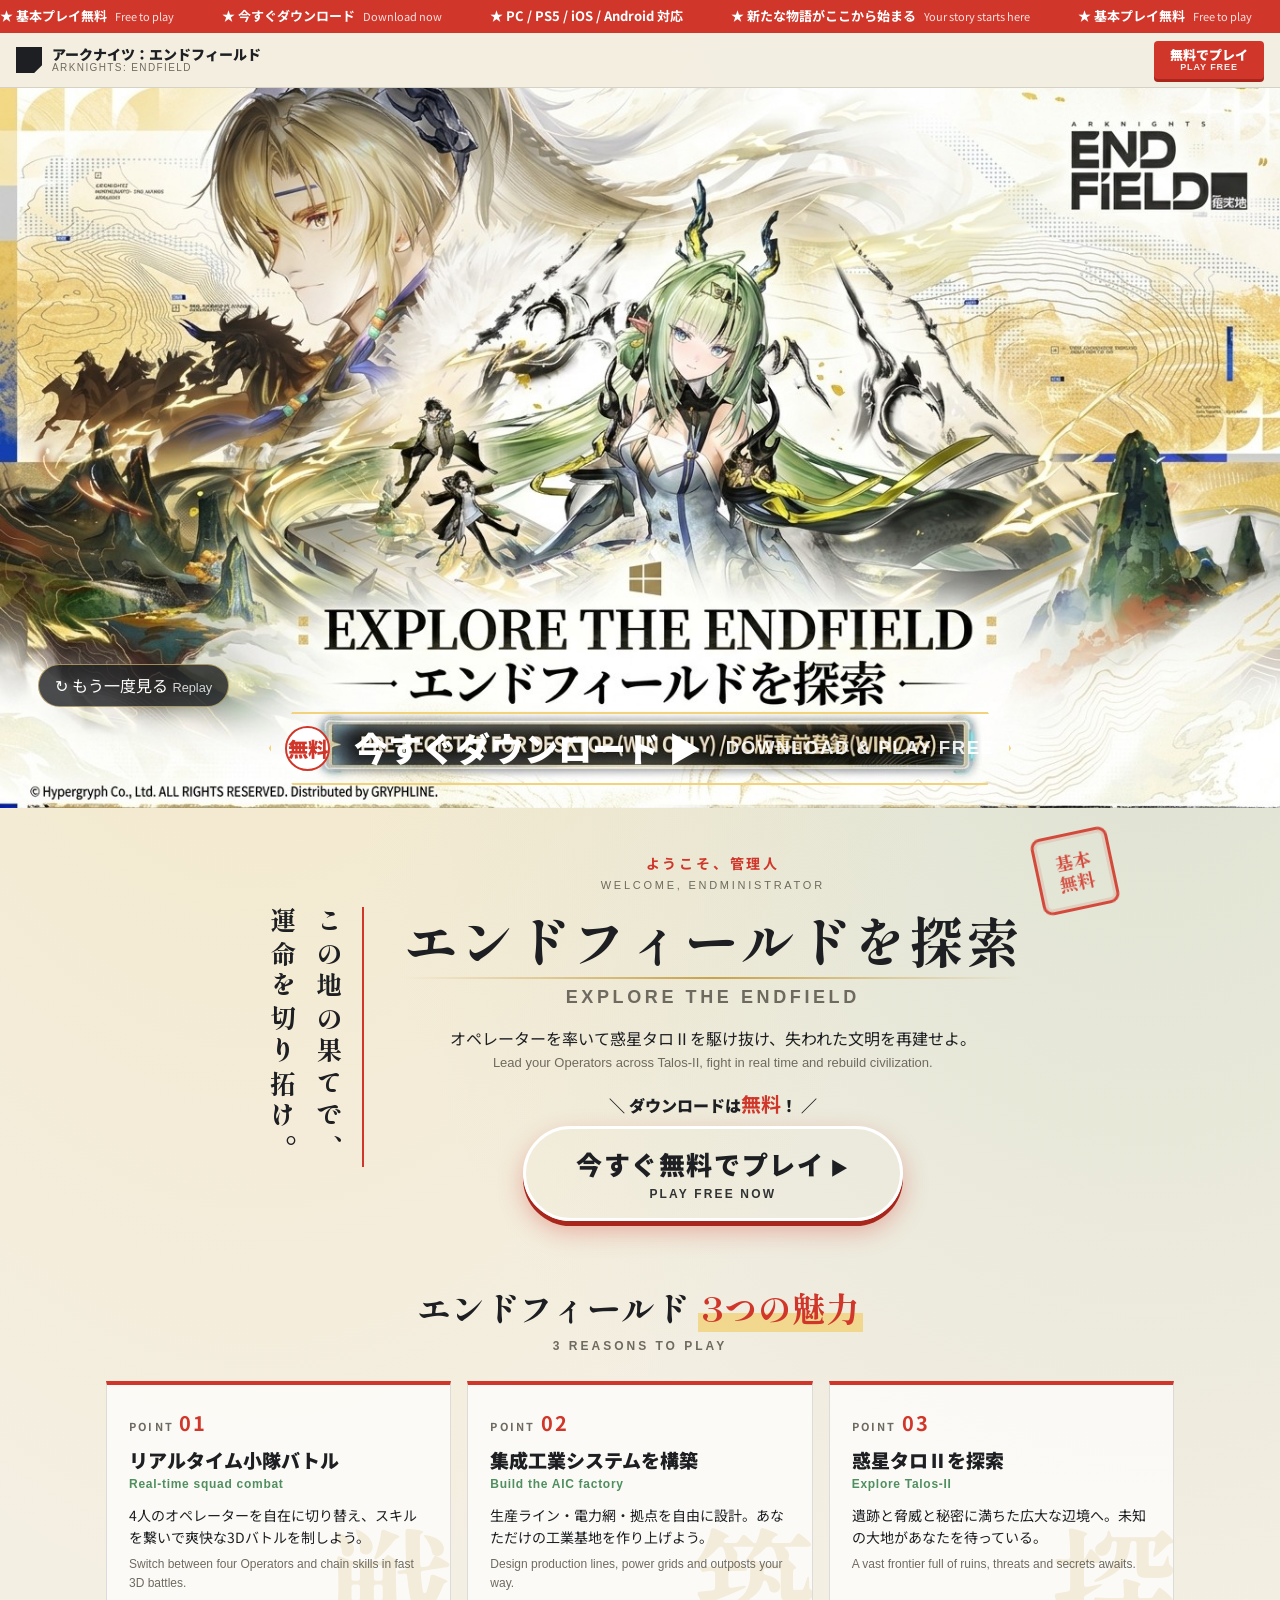
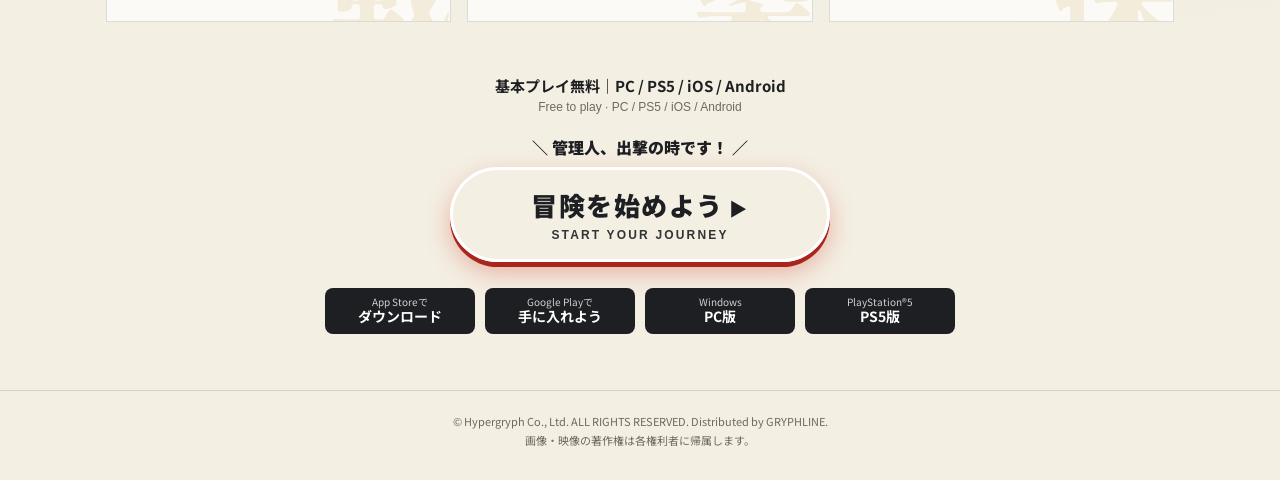
==== commit 45939af3: "Endfield prelander: Japanese-first redesign for JP audience Japanese copy as primary text, JP fonts," ====
--- a/arknights-endfield/index.html
+++ b/arknights-endfield/index.html
@@ -1,57 +1,70 @@
 <!DOCTYPE html>
-<html lang="en">
+<html lang="ja">
 <head>
   <meta charset="UTF-8">
   <meta name="viewport" content="width=device-width, initial-scale=1.0, viewport-fit=cover">
-  <title>Arknights: Endfield — Explore the Endfield | アークナイツ：エンドフィールド</title>
-  <meta name="description" content="Arknights: Endfield — explore Talos-II in a real-time 3D strategy RPG. Watch the trailer and play free. エンドフィールドを探索しよう。">
+  <title>【基本プレイ無料】アークナイツ：エンドフィールド｜今すぐプレイ — Arknights: Endfield</title>
+  <meta name="description" content="アークナイツ：エンドフィールド — 惑星タロⅡを舞台にしたリアルタイム3D戦略RPG。PVをチェックして、今すぐ無料でプレイ！ Arknights: Endfield — play free now.">
   <meta name="theme-color" content="#f4efe3">
+  <link rel="preconnect" href="https://fonts.googleapis.com">
+  <link rel="preconnect" href="https://fonts.gstatic.com" crossorigin>
+  <link rel="stylesheet" href="https://fonts.googleapis.com/css2?family=Noto+Sans+JP:wght@400;700;900&family=Shippori+Mincho+B1:wght@700;800&display=swap">
   <link rel="preload" as="image" href="cover.jpg">
   <link rel="stylesheet" href="style.css">
 </head>
 <body>
+
+  <!-- Announcement ticker (電光掲示板) -->
+  <div class="ticker" aria-label="お知らせ / News">
+    <div class="ticker__track" id="tickerTrack">
+      <span>★ 基本プレイ無料 <em>Free to play</em></span>
+      <span>★ 今すぐダウンロード <em>Download now</em></span>
+      <span>★ PC / PS5 / iOS / Android 対応</span>
+      <span>★ 新たな物語がここから始まる <em>Your story starts here</em></span>
+    </div>
+  </div>
 
   <!-- Top bar -->
   <header class="topbar">
     <div class="brand">
       <span class="brand__mark" aria-hidden="true"></span>
       <span class="brand__text">
-        <strong>ARKNIGHTS: ENDFIELD</strong>
-        <small lang="ja">アークナイツ：エンドフィールド</small>
+        <strong>アークナイツ：エンドフィールド</strong>
+        <small lang="en">ARKNIGHTS: ENDFIELD</small>
       </span>
     </div>
     <a class="topbar__cta js-cta" href="#" data-source="topbar">
-      <span>PLAY FREE</span>
-      <span lang="ja">無料プレイ</span>
+      <span>無料でプレイ</span>
+      <span lang="en">PLAY FREE</span>
     </a>
   </header>
 
   <main>
     <!-- Media stage (16:9): image → video → image -->
-    <section class="stage-wrap" aria-label="Trailer / トレーラー">
+    <section class="stage-wrap" aria-label="PV / Trailer">
       <div class="stage" id="stage">
 
         <!-- START SCREEN: key art + blinking CTA -->
         <div class="screen screen--start is-active" id="screenStart">
-          <img class="screen__img" src="cover.jpg" alt="Arknights: Endfield — Explore the Endfield / エンドフィールドを探索" data-fallback>
-
-          <button class="play-btn" id="btnPlay" type="button" aria-label="Watch the trailer / トレーラーを見る">
+          <img class="screen__img" src="cover.jpg" alt="アークナイツ：エンドフィールド — エンドフィールドを探索 / Explore the Endfield" data-fallback>
+
+          <button class="play-btn" id="btnPlay" type="button" aria-label="PVを見る / Watch the trailer">
             <span class="play-btn__icon" aria-hidden="true"></span>
             <span class="play-btn__label">
-              <span>Watch trailer</span>
-              <span lang="ja">トレーラーを見る</span>
+              <span>PVを見る</span>
+              <span lang="en">Watch trailer</span>
             </span>
           </button>
 
           <a class="img-cta js-cta" href="#" data-source="start-image">
-            <span class="img-cta__en">▶ PLAY FREE NOW</span>
-            <span class="img-cta__sep" aria-hidden="true">/</span>
-            <span class="img-cta__ja" lang="ja">今すぐ無料プレイ</span>
+            <span class="img-cta__badge" aria-hidden="true">無料</span>
+            <span class="img-cta__ja">今すぐ無料でプレイ ▶</span>
+            <span class="img-cta__en" lang="en">PLAY FREE NOW</span>
           </a>
 
           <div class="countdown" id="countdown" aria-live="polite">
-            <span>Trailer starts in <b id="countdownNum">4</b>s</span>
-            <span lang="ja">まもなく再生</span>
+            <span>あと<b id="countdownNum">4</b>秒でPV再生</span>
+            <span lang="en">Trailer starts soon</span>
           </div>
         </div>
 
@@ -62,104 +75,145 @@
             <source src="https://vid.arknights-endfield0726.eaglgame.com/vid%C3%A9os/Arknights%20Endfield00VD.mp4" type="video/mp4">
           </video>
           <button class="unmute" id="btnUnmute" type="button">
-            🔊 <span>Tap for sound</span> <span lang="ja">タップで音声オン</span>
+            🔊 <span>タップで音声オン</span> <span lang="en">Tap for sound</span>
           </button>
           <div class="video-ui">
-            <button class="video-ui__btn" id="btnSound" type="button" aria-label="Toggle sound / 音声切替">🔇</button>
+            <button class="video-ui__btn" id="btnSound" type="button" aria-label="音声切替 / Toggle sound">🔇</button>
             <button class="video-ui__btn" id="btnSkip" type="button">
-              <span>Skip</span> <span lang="ja">スキップ</span> ▸
+              <span>スキップ</span> <span lang="en">Skip</span> ▸
             </button>
           </div>
           <a class="video-cta js-cta" href="#" data-source="video">
-            <span>PLAY FREE</span> <span lang="ja">無料プレイ</span>
+            <span>無料でプレイ</span> <span lang="en">PLAY FREE</span>
           </a>
           <div class="progress" aria-hidden="true"><div class="progress__bar" id="progressBar"></div></div>
         </div>
 
         <!-- END SCREEN: key art + blinking CTA -->
         <div class="screen screen--end" id="screenEnd">
-          <img class="screen__img" src="cover.jpg" alt="Arknights: Endfield — Explore the Endfield / エンドフィールドを探索" data-fallback>
+          <img class="screen__img" src="cover.jpg" alt="アークナイツ：エンドフィールド — エンドフィールドを探索 / Explore the Endfield" data-fallback>
 
           <button class="replay-btn" id="btnReplay" type="button">
-            ↻ <span>Replay</span> <span lang="ja">もう一度見る</span>
+            ↻ <span>もう一度見る</span> <span lang="en">Replay</span>
           </button>
 
           <a class="img-cta js-cta" href="#" data-source="end-image">
-            <span class="img-cta__en">▶ DOWNLOAD &amp; PLAY FREE</span>
-            <span class="img-cta__sep" aria-hidden="true">/</span>
-            <span class="img-cta__ja" lang="ja">今すぐダウンロード</span>
-          </a>
-        </div>
-
-      </div>
-    </section>
-
-    <!-- Headline + main CTA under the stage -->
+            <span class="img-cta__badge" aria-hidden="true">無料</span>
+            <span class="img-cta__ja">今すぐダウンロード ▶</span>
+            <span class="img-cta__en" lang="en">DOWNLOAD &amp; PLAY FREE</span>
+          </a>
+        </div>
+
+      </div>
+    </section>
+
+    <!-- Hero: catchphrase + main CTA -->
     <section class="hero">
-      <p class="eyebrow">
-        <span>WELCOME, ENDMINISTRATOR</span>
-        <span lang="ja">ようこそ、管理人</span>
-      </p>
-      <h1 class="title">
-        <span class="title__en">Explore the Endfield</span>
-        <span class="title__ja" lang="ja">エンドフィールドを探索</span>
-      </h1>
-      <p class="hero__sub">
-        <span>Lead your Operators across Talos-II, fight in real time and rebuild civilization.</span>
-        <span lang="ja">オペレーターを率いてタロⅡを駆け抜け、文明を再建せよ。</span>
-      </p>
-      <a class="cta cta--blink js-cta" href="#" data-source="hero">
-        <span class="cta__en">PLAY FREE NOW</span>
-        <span class="cta__ja" lang="ja">今すぐ無料でプレイ</span>
-      </a>
-    </section>
-
-    <!-- Features -->
-    <section class="features" aria-label="Features / 特徴">
-      <article class="feature">
-        <span class="feature__num">01</span>
-        <h3>Real-time squad combat</h3>
-        <p class="feature__ja" lang="ja">リアルタイム小隊バトル</p>
-        <p class="feature__txt">Lead four Operators and chain their skills in fast 3D battles.</p>
-        <p class="feature__txt" lang="ja">4人のオペレーターを操り、スキルを繋いで戦おう。</p>
-      </article>
-      <article class="feature">
-        <span class="feature__num">02</span>
-        <h3>Build the AIC factory</h3>
-        <p class="feature__ja" lang="ja">集成工業システムを構築</p>
-        <p class="feature__txt">Design production lines, power grids and outposts.</p>
-        <p class="feature__txt" lang="ja">生産ライン・電力網・拠点を自由に設計。</p>
-      </article>
-      <article class="feature">
-        <span class="feature__num">03</span>
-        <h3>Explore Talos-II</h3>
-        <p class="feature__ja" lang="ja">惑星タロⅡを探索</p>
-        <p class="feature__txt">Uncover a vast frontier full of ruins, threats and secrets.</p>
-        <p class="feature__txt" lang="ja">遺跡と脅威と秘密に満ちた辺境の大地へ。</p>
-      </article>
-    </section>
-
-    <!-- Final CTA -->
+      <p class="hero__vertical" aria-hidden="true">この地の果てで、<br>運命を切り拓け。</p>
+
+      <div class="hero__body">
+        <p class="eyebrow">
+          <span>ようこそ、管理人</span>
+          <span lang="en">WELCOME, ENDMINISTRATOR</span>
+        </p>
+        <h1 class="title">
+          <span class="title__ja"><span>エンドフィールド</span><span>を探索</span></span>
+          <span class="title__en" lang="en">Explore the Endfield</span>
+        </h1>
+        <p class="hero__sub">
+          <span>オペレーターを率いて惑星タロⅡを駆け抜け、失われた文明を再建せよ。</span>
+          <span lang="en">Lead your Operators across Talos-II, fight in real time and rebuild civilization.</span>
+        </p>
+
+        <div class="cta-group">
+          <p class="bubble">＼ ダウンロードは<strong>無料</strong>！ ／</p>
+          <a class="cta cta--blink js-cta" href="#" data-source="hero">
+            <span class="cta__ja">今すぐ無料でプレイ</span>
+            <span class="cta__en" lang="en">PLAY FREE NOW</span>
+          </a>
+        </div>
+      </div>
+
+      <span class="hanko" aria-hidden="true">基本<br>無料</span>
+    </section>
+
+    <!-- 3つの魅力 / Features -->
+    <section class="features-wrap" aria-labelledby="featuresTitle">
+      <h2 class="section-title" id="featuresTitle">
+        <span class="section-title__ja">エンドフィールド <em>3つの魅力</em></span>
+        <span class="section-title__en" lang="en">3 reasons to play</span>
+      </h2>
+
+      <div class="features">
+        <article class="feature">
+          <span class="feature__num">POINT <b>01</b></span>
+          <span class="feature__kanji" aria-hidden="true">戦</span>
+          <h3>リアルタイム小隊バトル</h3>
+          <p class="feature__en" lang="en">Real-time squad combat</p>
+          <p class="feature__txt">4人のオペレーターを自在に切り替え、スキルを繋いで爽快な3Dバトルを制しよう。</p>
+          <p class="feature__txt feature__txt--en" lang="en">Switch between four Operators and chain skills in fast 3D battles.</p>
+        </article>
+        <article class="feature">
+          <span class="feature__num">POINT <b>02</b></span>
+          <span class="feature__kanji" aria-hidden="true">築</span>
+          <h3>集成工業システムを構築</h3>
+          <p class="feature__en" lang="en">Build the AIC factory</p>
+          <p class="feature__txt">生産ライン・電力網・拠点を自由に設計。あなただけの工業基地を作り上げよう。</p>
+          <p class="feature__txt feature__txt--en" lang="en">Design production lines, power grids and outposts your way.</p>
+        </article>
+        <article class="feature">
+          <span class="feature__num">POINT <b>03</b></span>
+          <span class="feature__kanji" aria-hidden="true">探</span>
+          <h3>惑星タロⅡを探索</h3>
+          <p class="feature__en" lang="en">Explore Talos-II</p>
+          <p class="feature__txt">遺跡と脅威と秘密に満ちた広大な辺境へ。未知の大地があなたを待っている。</p>
+          <p class="feature__txt feature__txt--en" lang="en">A vast frontier full of ruins, threats and secrets awaits.</p>
+        </article>
+      </div>
+    </section>
+
+    <!-- Final CTA + platforms -->
     <section class="final">
       <p class="final__line">
-        <span>Free to play · PC / PS5 / iOS / Android</span>
-        <span lang="ja">基本プレイ無料 · PC / PS5 / iOS / Android</span>
+        <span>基本プレイ無料｜PC / PS5 / iOS / Android</span>
+        <span lang="en">Free to play · PC / PS5 / iOS / Android</span>
       </p>
-      <a class="cta cta--blink js-cta" href="#" data-source="footer">
-        <span class="cta__en">START YOUR JOURNEY</span>
-        <span class="cta__ja" lang="ja">冒険を始めよう</span>
-      </a>
+
+      <div class="cta-group">
+        <p class="bubble">＼ 管理人、出撃の時です！ ／</p>
+        <a class="cta cta--blink js-cta" href="#" data-source="footer">
+          <span class="cta__ja">冒険を始めよう</span>
+          <span class="cta__en" lang="en">START YOUR JOURNEY</span>
+        </a>
+      </div>
+
+      <div class="platforms" aria-label="対応プラットフォーム / Platforms">
+        <a class="platform js-cta" href="#" data-source="platform-ios">
+          <small>App Storeで</small><strong>ダウンロード</strong>
+        </a>
+        <a class="platform js-cta" href="#" data-source="platform-android">
+          <small>Google Playで</small><strong>手に入れよう</strong>
+        </a>
+        <a class="platform js-cta" href="#" data-source="platform-pc">
+          <small>Windows</small><strong>PC版</strong>
+        </a>
+        <a class="platform js-cta" href="#" data-source="platform-ps5">
+          <small>PlayStation®5</small><strong>PS5版</strong>
+        </a>
+      </div>
     </section>
   </main>
 
   <footer class="footer">
     <p>© Hypergryph Co., Ltd. ALL RIGHTS RESERVED. Distributed by GRYPHLINE.</p>
-    <p lang="ja">画像・映像の著作権は各権利者に帰属します。</p>
+    <p>画像・映像の著作権は各権利者に帰属します。</p>
   </footer>
 
   <!-- Sticky mobile CTA -->
   <a class="sticky-cta js-cta" href="#" data-source="sticky" id="stickyCta">
-    <span>PLAY FREE</span> <span lang="ja">無料プレイ</span>
+    <span class="sticky-cta__badge">無料</span>
+    <span>今すぐプレイ</span>
+    <span lang="en">PLAY FREE</span>
   </a>
 
   <script src="main.js"></script>
--- a/arknights-endfield/style.css
+++ b/arknights-endfield/style.css
@@ -1,16 +1,19 @@
-/* ===== Arknights: Endfield prelander — palette taken from the key art ===== */
+/* ===== Arknights: Endfield prelander — Japanese-first design =====
+   Palette taken from the key art (paper, gold leaf, ink) + vermilion (朱色) accents. */
 :root {
-  --paper: #f4efe3;        /* warm off-white of the artwork */
+  --paper: #f4efe3;
   --paper-2: #ebe3cf;
-  --ink: #1d1f22;          /* calligraphy black */
+  --ink: #1d1f22;
   --muted: #6e6a5f;
-  --gold: #c9a24a;         /* gold leaf */
+  --gold: #c9a24a;
   --gold-light: #f2d27a;
-  --jade: #5f9e6e;         /* green of the character */
-  --blue: #2c4fa3;         /* blue frame accents */
+  --shu: #d0372a;          /* vermilion / 朱色 */
+  --shu-dark: #a8261b;
+  --jade: #4f8f5f;
+  --blue: #2c4fa3;
   --line: rgba(29, 31, 34, 0.14);
-  --font: "Segoe UI", "Helvetica Neue", Arial, "Hiragino Sans", "Hiragino Kaku Gothic ProN", "Noto Sans JP", "Yu Gothic", Meiryo, sans-serif;
-  --serif: "Times New Roman", "Hiragino Mincho ProN", "Yu Mincho", "Noto Serif JP", serif;
+  --font: "Noto Sans JP", "Hiragino Sans", "Hiragino Kaku Gothic ProN", "Yu Gothic", Meiryo, "Segoe UI", Arial, sans-serif;
+  --serif: "Shippori Mincho B1", "Hiragino Mincho ProN", "Yu Mincho", "Noto Serif JP", "Times New Roman", serif;
 }
 
 *,
@@ -22,17 +25,45 @@
 body {
   background:
     radial-gradient(ellipse at 20% 0%, rgba(242, 210, 122, 0.35), transparent 55%),
-    radial-gradient(ellipse at 90% 30%, rgba(95, 158, 110, 0.15), transparent 50%),
+    radial-gradient(ellipse at 90% 30%, rgba(79, 143, 95, 0.14), transparent 50%),
     var(--paper);
   color: var(--ink);
   font-family: var(--font);
-  line-height: 1.5;
+  line-height: 1.6;
   -webkit-font-smoothing: antialiased;
   overflow-x: hidden;
+  line-break: strict;
 }
 
 a { color: inherit; text-decoration: none; }
 button { font: inherit; cursor: pointer; }
+
+[lang="en"] { font-family: "Segoe UI", "Helvetica Neue", Arial, sans-serif; }
+
+/* ---------- Ticker (電光掲示板) ---------- */
+.ticker {
+  position: relative;
+  z-index: 51;
+  overflow: hidden;
+  background: var(--shu);
+  color: #fff;
+  font-size: 13px;
+  font-weight: 700;
+  white-space: nowrap;
+}
+.ticker__track {
+  display: inline-flex;
+  gap: 48px;
+  padding: 6px 0;
+  animation: ticker 22s linear infinite;
+}
+.ticker__track span { display: inline-flex; gap: 8px; align-items: baseline; }
+.ticker__track em { font-style: normal; font-weight: 400; font-size: 11px; opacity: 0.85; }
+
+@keyframes ticker {
+  from { transform: translateX(0); }
+  to   { transform: translateX(-50%); }
+}
 
 /* ---------- Top bar ---------- */
 .topbar {
@@ -43,8 +74,8 @@
   align-items: center;
   justify-content: space-between;
   gap: 12px;
-  padding: 10px 16px;
-  background: rgba(244, 239, 227, 0.92);
+  padding: 8px 16px;
+  background: rgba(244, 239, 227, 0.94);
   border-bottom: 1px solid var(--line);
   backdrop-filter: blur(8px);
 }
@@ -58,36 +89,34 @@
   clip-path: polygon(0 0, 100% 0, 100% 70%, 70% 100%, 0 100%);
 }
 
-.brand__text { display: flex; flex-direction: column; line-height: 1.1; }
-.brand__text strong { font-size: 13px; letter-spacing: 0.14em; }
-.brand__text small { font-size: 11px; color: var(--muted); }
+.brand__text { display: flex; flex-direction: column; line-height: 1.2; }
+.brand__text strong { font-size: 14px; font-weight: 900; }
+.brand__text small { font-size: 10px; color: var(--muted); letter-spacing: 0.14em; }
 
 .topbar__cta {
   display: inline-flex;
   flex-direction: column;
   align-items: center;
   padding: 6px 16px;
-  background: var(--ink);
-  color: var(--gold-light);
-  font-size: 12px;
-  font-weight: 700;
-  letter-spacing: 0.08em;
+  background: var(--shu);
+  color: #fff;
+  font-size: 13px;
+  font-weight: 900;
   line-height: 1.2;
-  transition: background 0.2s, color 0.2s;
-}
-.topbar__cta span[lang="ja"] { font-size: 10px; letter-spacing: 0; color: #fff; }
-.topbar__cta:hover { background: var(--gold); color: var(--ink); }
+  border-radius: 4px;
+  box-shadow: 0 3px 0 var(--shu-dark);
+  transition: transform 0.15s, box-shadow 0.15s;
+}
+.topbar__cta span[lang="en"] { font-size: 9px; letter-spacing: 0.1em; font-weight: 700; opacity: 0.9; }
+.topbar__cta:hover { transform: translateY(2px); box-shadow: 0 1px 0 var(--shu-dark); }
 
 /* ---------- Stage (16:9, keeps the full artwork visible) ---------- */
-.stage-wrap {
-  padding: 0;
-  background: #111;
-}
+.stage-wrap { background: #111; }
 
 .stage {
   position: relative;
   width: 100%;
-  max-width: calc((100vh - 56px) * 16 / 9);
+  max-width: calc((100vh - 90px) * 16 / 9);
   margin: 0 auto;
   aspect-ratio: 16 / 9;
   overflow: hidden;
@@ -121,37 +150,50 @@
 .screen--video { background: #000; }
 .screen--video .screen__video { object-fit: contain; }
 
-/* ---------- Blinking CTA placed on the artwork's button area ----------
-   The artwork is 1365x768; its banner sits at x 345→1035, y 677→730.  */
+/* ---------- Blinking CTA placed on the artwork's banner ----------
+   Artwork is 1365x768; its banner sits at x 345→1035, y 677→730. */
 .img-cta {
   position: absolute;
   left: 21%;
-  top: 84.5%;
+  top: 86.6%;
   width: 58%;
-  height: 11.5%;
+  height: 10.2%;
   display: flex;
   align-items: center;
   justify-content: center;
-  gap: 0.6em;
+  gap: 0.7em;
   padding: 0 1em;
-  background: linear-gradient(180deg, #2a2c30, #121315);
   border: 2px solid var(--gold-light);
   color: #fff;
-  font-size: clamp(10px, 2.7cqw, 32px);
-  font-weight: 800;
-  letter-spacing: 0.04em;
+  font-size: clamp(11px, 2.8cqw, 34px);
+  font-weight: 900;
   white-space: nowrap;
   clip-path: polygon(0.7em 0, calc(100% - 0.7em) 0, 100% 50%, calc(100% - 0.7em) 100%, 0.7em 100%, 0 50%);
-  animation: imgBlink 1s steps(1, end) infinite, pulse 1s ease-in-out infinite;
-  z-index: 3;
-}
-.img-cta__ja { font-weight: 700; }
-.img-cta__sep { opacity: 0.6; }
-.img-cta:hover { animation-play-state: paused; background: var(--gold); color: var(--ink); }
-
-@keyframes imgBlink {
-  0%   { background: linear-gradient(180deg, #2a2c30, #121315); color: #fff; }
-  50%  { background: linear-gradient(180deg, var(--gold-light), var(--gold)); color: var(--ink); }
+  animation: shuBlink 1s steps(1, end) infinite, pulse 1s ease-in-out infinite;
+  z-index: 3;
+}
+.img-cta__en { font-size: 0.55em; font-weight: 700; letter-spacing: 0.08em; opacity: 0.9; }
+.img-cta:hover { animation-play-state: paused; }
+
+/* round red "無料" badge on the CTA */
+.img-cta__badge {
+  display: inline-flex;
+  align-items: center;
+  justify-content: center;
+  width: 2.2em;
+  height: 2.2em;
+  border-radius: 50%;
+  background: #fff;
+  color: var(--shu);
+  font-size: 0.6em;
+  font-weight: 900;
+  border: 2px solid var(--shu);
+  flex: none;
+}
+
+@keyframes shuBlink {
+  0%  { background: linear-gradient(180deg, #e04434, var(--shu-dark)); color: #fff; }
+  50% { background: linear-gradient(180deg, var(--gold-light), var(--gold)); color: var(--ink); }
 }
 
 @keyframes pulse {
@@ -159,25 +201,24 @@
   50%      { transform: scale(1.05); }
 }
 
-/* Whole-stage glow ring around the CTA area */
+/* glow ring around the CTA area */
 .screen--start::after,
 .screen--end::after {
   content: "";
   position: absolute;
-  left: 20%;
-  top: 82.8%;
-  width: 60%;
-  height: 15%;
+  left: 20.5%;
+  top: 85.6%;
+  width: 59%;
+  height: 12.2%;
   border-radius: 6px;
-  box-shadow: 0 0 0 0 rgba(242, 210, 122, 0.9);
   animation: ring 1s ease-out infinite;
   pointer-events: none;
   z-index: 2;
 }
 
 @keyframes ring {
-  0%   { box-shadow: 0 0 0 0 rgba(242, 210, 122, 0.85); }
-  100% { box-shadow: 0 0 0 1.6cqw rgba(242, 210, 122, 0); }
+  0%   { box-shadow: 0 0 0 0 rgba(208, 55, 42, 0.8); }
+  100% { box-shadow: 0 0 0 1.8cqw rgba(208, 55, 42, 0); }
 }
 
 /* ---------- Play / replay ---------- */
@@ -190,7 +231,7 @@
   align-items: center;
   gap: 0.7em;
   padding: 0.4em 1.1em 0.4em 0.4em;
-  background: rgba(29, 31, 34, 0.78);
+  background: rgba(29, 31, 34, 0.8);
   border: 1px solid rgba(242, 210, 122, 0.6);
   border-radius: 999px;
   color: #fff;
@@ -217,8 +258,8 @@
   border-width: 0.55em 0 0.55em 0.9em;
   border-color: transparent transparent transparent var(--ink);
 }
-.play-btn__label { display: flex; flex-direction: column; align-items: flex-start; line-height: 1.2; }
-.play-btn__label span[lang="ja"] { font-size: 0.85em; color: var(--gold-light); }
+.play-btn__label { display: flex; flex-direction: column; align-items: flex-start; line-height: 1.2; font-weight: 700; }
+.play-btn__label span[lang="en"] { font-size: 0.75em; font-weight: 400; color: var(--gold-light); }
 
 .replay-btn {
   position: absolute;
@@ -226,12 +267,13 @@
   bottom: 14%;
   z-index: 3;
   padding: 0.5em 1em;
-  background: rgba(29, 31, 34, 0.78);
+  background: rgba(29, 31, 34, 0.8);
   border: 1px solid rgba(242, 210, 122, 0.6);
   border-radius: 999px;
   color: #fff;
   font-size: clamp(10px, 1.4cqw, 16px);
 }
+.replay-btn span[lang="en"] { font-size: 0.8em; opacity: 0.8; }
 .replay-btn:hover { background: var(--ink); }
 
 .countdown {
@@ -240,14 +282,17 @@
   left: 3%;
   z-index: 3;
   display: flex;
+  align-items: baseline;
   gap: 0.6em;
   padding: 0.3em 0.8em;
-  background: rgba(29, 31, 34, 0.7);
-  color: #fff;
-  font-size: clamp(9px, 1.2cqw, 14px);
+  background: rgba(29, 31, 34, 0.75);
+  color: #fff;
+  font-size: clamp(10px, 1.3cqw, 15px);
+  font-weight: 700;
   border-radius: 4px;
 }
-.countdown b { color: var(--gold-light); }
+.countdown b { color: var(--gold-light); font-size: 1.2em; margin: 0 0.1em; }
+.countdown span[lang="en"] { font-size: 0.8em; font-weight: 400; opacity: 0.8; }
 .countdown.is-hidden { display: none; }
 
 /* ---------- Video UI ---------- */
@@ -275,13 +320,15 @@
   transform: translate(-50%, -50%);
   z-index: 3;
   padding: 0.7em 1.3em;
-  background: rgba(0, 0, 0, 0.7);
+  background: rgba(0, 0, 0, 0.72);
   border: 1px solid var(--gold-light);
   border-radius: 999px;
   color: #fff;
   font-size: clamp(11px, 1.6cqw, 18px);
+  font-weight: 700;
   animation: pulse 1.4s ease-in-out infinite;
 }
+.unmute span[lang="en"] { font-size: 0.8em; font-weight: 400; opacity: 0.8; }
 .unmute.is-hidden { display: none; }
 
 .video-cta {
@@ -289,13 +336,16 @@
   right: 2%;
   bottom: 6%;
   z-index: 3;
+  display: flex;
+  gap: 0.5em;
+  align-items: baseline;
   padding: 0.5em 1.1em;
-  background: var(--gold-light);
-  color: var(--ink);
-  font-weight: 800;
-  font-size: clamp(10px, 1.5cqw, 16px);
-  animation: imgBlink 1s steps(1, end) infinite;
-}
+  font-weight: 900;
+  font-size: clamp(10px, 1.6cqw, 18px);
+  border-radius: 4px;
+  animation: shuBlink 1s steps(1, end) infinite;
+}
+.video-cta span[lang="en"] { font-size: 0.7em; }
 
 .progress {
   position: absolute;
@@ -306,18 +356,40 @@
   background: rgba(255, 255, 255, 0.2);
   z-index: 3;
 }
-.progress__bar { width: 0; height: 100%; background: var(--gold-light); transition: width 0.2s linear; }
-
-/* ---------- Hero text + CTA ---------- */
+.progress__bar { width: 0; height: 100%; background: var(--shu); transition: width 0.2s linear; }
+
+/* ---------- Hero ---------- */
 .hero {
+  position: relative;
+  display: flex;
+  justify-content: center;
+  align-items: center;
+  gap: 40px;
+  max-width: 980px;
+  margin: 0 auto;
+  padding: 44px 16px 28px;
+}
+
+.hero__vertical {
+  margin: 0;
+  writing-mode: vertical-rl;
+  font-family: var(--serif);
+  font-size: 26px;
+  font-weight: 800;
+  letter-spacing: 0.25em;
+  line-height: 1.8;
+  color: var(--ink);
+  border-right: 2px solid var(--shu);
+  padding-right: 10px;
+}
+
+.hero__body {
   display: flex;
   flex-direction: column;
   align-items: center;
   gap: 14px;
-  max-width: 820px;
-  margin: 0 auto;
-  padding: 40px 16px 24px;
   text-align: center;
+  max-width: 640px;
 }
 
 .eyebrow {
@@ -325,12 +397,12 @@
   display: flex;
   flex-direction: column;
   gap: 2px;
-  font-size: 12px;
-  letter-spacing: 0.25em;
-  color: var(--blue);
+  font-size: 14px;
   font-weight: 700;
-}
-.eyebrow span[lang="ja"] { letter-spacing: 0.1em; color: var(--muted); font-weight: 400; }
+  color: var(--shu);
+  letter-spacing: 0.2em;
+}
+.eyebrow span[lang="en"] { font-size: 11px; color: var(--muted); font-weight: 400; letter-spacing: 0.25em; }
 
 .title {
   margin: 0;
@@ -338,69 +410,149 @@
   flex-direction: column;
   align-items: center;
   gap: 4px;
+}
+.title__ja {
   font-family: var(--serif);
-}
-.title__en { font-size: clamp(30px, 6vw, 56px); font-weight: 700; letter-spacing: 0.02em; text-transform: uppercase; line-height: 1.05; }
-.title__ja { font-size: clamp(20px, 3.4vw, 32px); font-weight: 700; }
-.title__ja::before,
-.title__ja::after { content: "—"; margin: 0 0.4em; color: var(--gold); }
-
-.hero__sub { margin: 0; display: flex; flex-direction: column; color: var(--muted); font-size: 15px; }
-
-/* ---------- Main CTA (clear + blinking) ---------- */
+  font-size: clamp(30px, 5.4vw, 54px);
+  font-weight: 800;
+  line-height: 1.2;
+  letter-spacing: 0.04em;
+}
+.title__ja > span { display: inline-block; }
+.title__ja {
+  padding-bottom: 6px;
+  background: linear-gradient(90deg, transparent, var(--gold), transparent) bottom / 100% 2px no-repeat;
+}
+.title__en { font-size: clamp(13px, 2vw, 18px); font-weight: 700; letter-spacing: 0.2em; text-transform: uppercase; color: var(--muted); }
+
+.hero__sub { margin: 0; display: flex; flex-direction: column; gap: 2px; font-size: 16px; }
+.hero__sub span[lang="en"] { font-size: 13px; color: var(--muted); }
+
+/* hanko seal 「基本無料」 */
+.hanko {
+  position: absolute;
+  top: 24px;
+  right: 16px;
+  display: flex;
+  align-items: center;
+  justify-content: center;
+  width: 78px;
+  height: 78px;
+  border: 3px solid var(--shu);
+  border-radius: 10px;
+  color: var(--shu);
+  font-family: var(--serif);
+  font-size: 18px;
+  font-weight: 800;
+  line-height: 1.15;
+  text-align: center;
+  transform: rotate(-12deg);
+  opacity: 0.9;
+  box-shadow: inset 0 0 0 3px rgba(208, 55, 42, 0.15);
+  animation: stamp 0.6s cubic-bezier(0.2, 1.6, 0.4, 1) 0.4s both;
+}
+@keyframes stamp {
+  from { transform: rotate(-12deg) scale(2.2); opacity: 0; }
+  to   { transform: rotate(-12deg) scale(1);   opacity: 0.9; }
+}
+
+/* ---------- CTA group: speech bubble + button ---------- */
+.cta-group { display: flex; flex-direction: column; align-items: center; gap: 6px; width: 100%; }
+
+.bubble {
+  margin: 0;
+  font-size: 16px;
+  font-weight: 900;
+  color: var(--ink);
+  animation: bounce 1.2s ease-in-out infinite;
+}
+.bubble strong { color: var(--shu); font-size: 1.25em; }
+
+@keyframes bounce {
+  0%, 100% { transform: translateY(0); }
+  50%      { transform: translateY(-4px); }
+}
+
 .cta {
   display: inline-flex;
   flex-direction: column;
   align-items: center;
   justify-content: center;
-  min-width: min(360px, 100%);
-  padding: 16px 34px;
-  background: var(--ink);
-  color: var(--gold-light);
+  min-width: min(380px, 100%);
+  padding: 14px 34px;
   font-weight: 900;
-  border: 2px solid var(--gold);
-  clip-path: polygon(16px 0, calc(100% - 16px) 0, 100% 50%, calc(100% - 16px) 100%, 16px 100%, 0 50%);
-  transition: transform 0.15s ease;
-}
-.cta__en { font-size: clamp(18px, 3vw, 24px); letter-spacing: 0.08em; }
-.cta__ja { font-size: 14px; font-weight: 700; color: #fff; }
-.cta:hover { transform: scale(1.04); }
-.cta:active { transform: scale(0.98); }
-
-.cta--blink { animation: ctaBlink 1s steps(1, end) infinite, glow 1s ease-in-out infinite; }
+  border-radius: 999px;
+  border: 3px solid #fff;
+  box-shadow: 0 5px 0 var(--shu-dark), 0 10px 24px rgba(208, 55, 42, 0.35);
+  transition: transform 0.15s ease, box-shadow 0.15s ease;
+}
+.cta__ja { font-size: clamp(20px, 3.4vw, 26px); letter-spacing: 0.06em; }
+.cta__ja::after { content: " ▶"; font-size: 0.7em; }
+.cta__en { font-size: 12px; letter-spacing: 0.18em; font-weight: 700; opacity: 0.9; }
+.cta:hover { transform: translateY(3px); box-shadow: 0 2px 0 var(--shu-dark), 0 6px 16px rgba(208, 55, 42, 0.35); }
+
+.cta--blink { animation: shuBlink 1s steps(1, end) infinite, glow 1s ease-in-out infinite; }
 .cta--blink:hover { animation-play-state: paused; }
 
-@keyframes ctaBlink {
-  0%  { background: var(--ink);        color: var(--gold-light); }
-  50% { background: var(--gold-light); color: var(--ink); }
-}
-.cta--blink .cta__ja { color: inherit; }
-
 @keyframes glow {
-  0%, 100% { filter: drop-shadow(0 0 0 rgba(201, 162, 74, 0)); }
-  50%      { filter: drop-shadow(0 0 16px rgba(201, 162, 74, 0.9)); }
-}
-
-/* ---------- Features ---------- */
+  0%, 100% { filter: drop-shadow(0 0 0 rgba(242, 210, 122, 0)); }
+  50%      { filter: drop-shadow(0 0 14px rgba(242, 210, 122, 0.95)); }
+}
+
+/* ---------- 3つの魅力 ---------- */
+.features-wrap {
+  max-width: 1100px;
+  margin: 0 auto;
+  padding: 32px 16px 16px;
+}
+
+.section-title {
+  margin: 0 0 24px;
+  display: flex;
+  flex-direction: column;
+  align-items: center;
+  gap: 2px;
+  text-align: center;
+}
+.section-title__ja { font-family: var(--serif); font-size: clamp(22px, 4vw, 34px); font-weight: 800; }
+.section-title__ja em {
+  font-style: normal;
+  color: var(--shu);
+  background: linear-gradient(transparent 62%, rgba(242, 210, 122, 0.8) 62%);
+  padding: 0 0.1em;
+}
+.section-title__en { font-size: 12px; letter-spacing: 0.25em; color: var(--muted); text-transform: uppercase; }
+
 .features {
   display: grid;
   grid-template-columns: repeat(3, 1fr);
   gap: 16px;
-  max-width: 1100px;
-  margin: 0 auto;
-  padding: 24px 16px;
 }
 .feature {
+  position: relative;
+  overflow: hidden;
   padding: 22px;
-  background: rgba(255, 255, 255, 0.6);
+  background: rgba(255, 255, 255, 0.7);
   border: 1px solid var(--line);
-  border-left: 3px solid var(--gold);
-}
-.feature__num { font-size: 12px; color: var(--blue); letter-spacing: 0.2em; font-weight: 700; }
-.feature h3 { margin: 8px 0 2px; font-size: 18px; font-family: var(--serif); }
-.feature__ja { margin: 0 0 10px; color: var(--jade); font-size: 14px; font-weight: 700; }
-.feature__txt { margin: 0 0 4px; color: #3d3f42; font-size: 14px; }
-.feature__txt[lang="ja"] { color: var(--muted); font-size: 13px; }
+  border-top: 4px solid var(--shu);
+}
+.feature__num { font-size: 11px; color: var(--muted); letter-spacing: 0.2em; font-weight: 700; }
+.feature__num b { color: var(--shu); font-size: 20px; }
+.feature__kanji {
+  position: absolute;
+  right: -6px;
+  bottom: -26px;
+  font-family: var(--serif);
+  font-size: 130px;
+  font-weight: 800;
+  line-height: 1;
+  color: rgba(201, 162, 74, 0.16);
+  pointer-events: none;
+}
+.feature h3 { position: relative; margin: 6px 0 0; font-size: 19px; font-weight: 900; }
+.feature__en { position: relative; margin: 0 0 10px; color: var(--jade); font-size: 12px; font-weight: 700; letter-spacing: 0.06em; }
+.feature__txt { position: relative; margin: 0 0 6px; font-size: 14px; }
+.feature__txt--en { color: var(--muted); font-size: 12px; }
 
 /* ---------- Final ---------- */
 .final {
@@ -408,10 +560,32 @@
   flex-direction: column;
   align-items: center;
   gap: 18px;
-  padding: 32px 16px 56px;
+  padding: 36px 16px 56px;
   text-align: center;
 }
-.final__line { margin: 0; display: flex; flex-direction: column; color: var(--muted); font-size: 14px; }
+.final__line { margin: 0; display: flex; flex-direction: column; font-size: 15px; font-weight: 700; }
+.final__line span[lang="en"] { font-size: 12px; font-weight: 400; color: var(--muted); }
+
+.platforms {
+  display: grid;
+  grid-template-columns: repeat(4, minmax(0, 150px));
+  gap: 10px;
+  margin-top: 8px;
+}
+.platform {
+  display: flex;
+  flex-direction: column;
+  align-items: center;
+  padding: 8px 10px;
+  background: var(--ink);
+  color: #fff;
+  border-radius: 8px;
+  line-height: 1.25;
+  transition: background 0.2s;
+}
+.platform small { font-size: 10px; opacity: 0.8; }
+.platform strong { font-size: 14px; }
+.platform:hover { background: var(--shu); }
 
 /* ---------- Footer ---------- */
 .footer {
@@ -431,34 +605,48 @@
   bottom: 12px;
   z-index: 60;
   display: none;
+  align-items: center;
   justify-content: center;
   gap: 10px;
-  padding: 14px;
-  background: var(--ink);
-  color: var(--gold-light);
+  padding: 12px;
+  font-size: 18px;
   font-weight: 900;
-  letter-spacing: 0.06em;
-  border: 2px solid var(--gold);
+  border: 3px solid #fff;
+  border-radius: 999px;
   box-shadow: 0 6px 24px rgba(0, 0, 0, 0.35);
   transform: translateY(150%);
   transition: transform 0.3s ease;
-  animation: ctaBlink 1s steps(1, end) infinite;
+  animation: shuBlink 1s steps(1, end) infinite;
+}
+.sticky-cta span[lang="en"] { font-size: 11px; letter-spacing: 0.12em; }
+.sticky-cta__badge {
+  padding: 2px 8px;
+  background: #fff;
+  color: var(--shu);
+  border-radius: 999px;
+  font-size: 12px;
 }
 .sticky-cta.is-visible { transform: translateY(0); }
 
 /* ---------- Responsive ---------- */
 @media (max-width: 760px) {
-  body { padding-bottom: 76px; }
+  body { padding-bottom: 80px; }
   .features { grid-template-columns: 1fr; }
   .sticky-cta { display: flex; }
   .topbar__cta { display: none; }
   .cta { width: 100%; }
-  .img-cta { gap: 0.4em; padding: 0 0.8em; }
+  .hero { padding-top: 32px; }
+  .hero__vertical { display: none; }
+  .hanko { width: 58px; height: 58px; font-size: 13px; top: 14px; right: 12px; }
+  .platforms { grid-template-columns: repeat(2, minmax(0, 1fr)); width: 100%; }
+  .img-cta__en { display: none; }
+  .img-cta { gap: 0.5em; padding: 0 0.8em; font-size: clamp(12px, 3.6cqw, 34px); }
   /* icon-only buttons so they don't cover the artwork's title */
   .play-btn { padding: 0.3em; font-size: 12px; left: 2%; }
   .play-btn__label { display: none; }
   .replay-btn { left: 2%; padding: 0.4em 0.7em; font-size: 14px; }
   .replay-btn span { display: none; }
+  .countdown span[lang="en"] { display: none; }
 }
 
 @media (prefers-reduced-motion: reduce) {
@@ -467,6 +655,9 @@
   .sticky-cta,
   .video-cta,
   .unmute,
+  .bubble,
+  .hanko,
+  .ticker__track,
   .screen--start::after,
   .screen--end::after { animation: none; }
 }
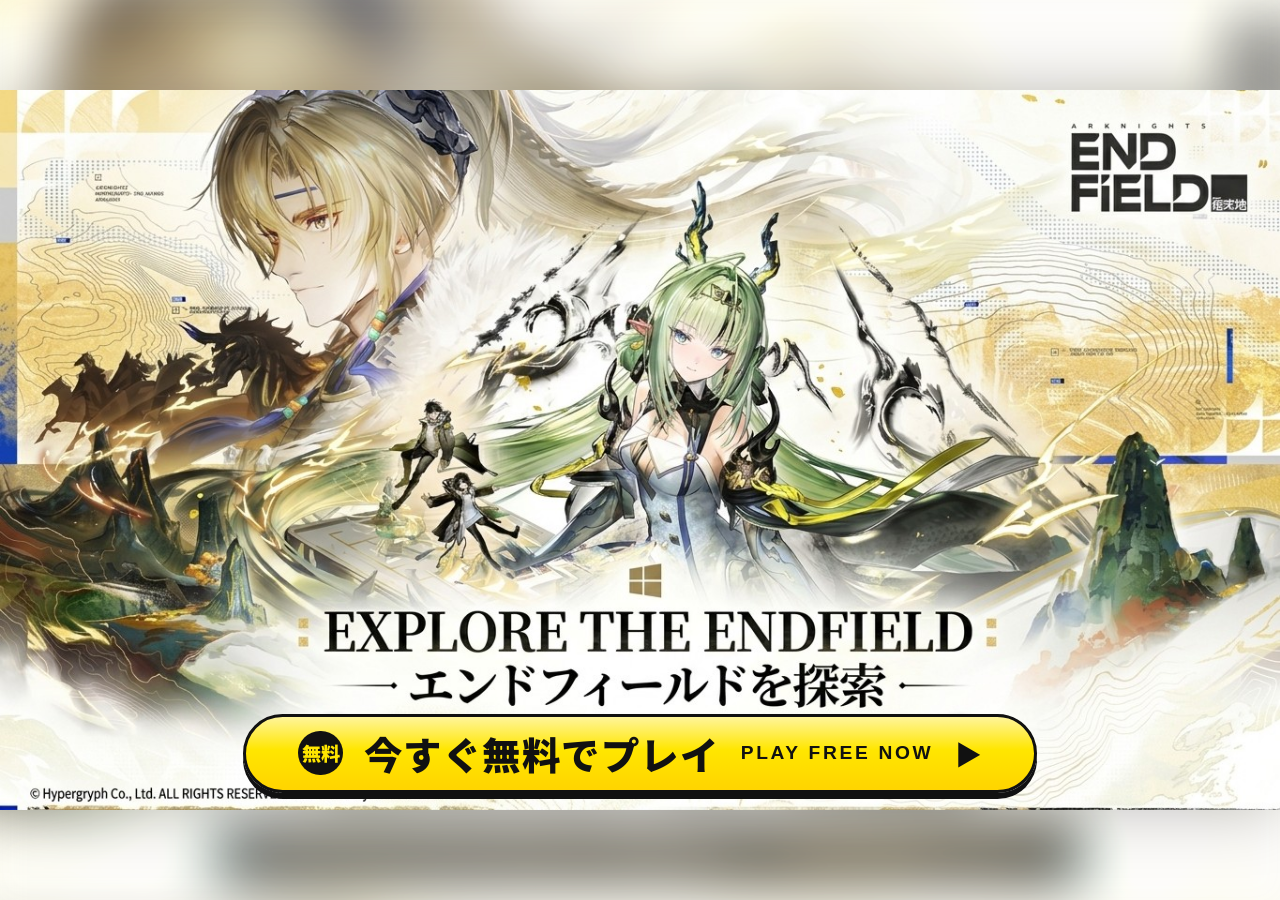
==== commit d8e7a4c9: "Endfield prelander: one-screen layout, mini video player, yellow tracking CTA - Single non-scrolling" ====
--- a/arknights-endfield/index.html
+++ b/arknights-endfield/index.html
@@ -4,217 +4,80 @@
   <meta charset="UTF-8">
   <meta name="viewport" content="width=device-width, initial-scale=1.0, viewport-fit=cover">
   <title>【基本プレイ無料】アークナイツ：エンドフィールド｜今すぐプレイ — Arknights: Endfield</title>
-  <meta name="description" content="アークナイツ：エンドフィールド — 惑星タロⅡを舞台にしたリアルタイム3D戦略RPG。PVをチェックして、今すぐ無料でプレイ！ Arknights: Endfield — play free now.">
+  <meta name="description" content="アークナイツ：エンドフィールド — 惑星タロⅡを舞台にしたリアルタイム3D戦略RPG。今すぐ無料でプレイ！ Arknights: Endfield — play free now.">
   <meta name="theme-color" content="#f4efe3">
   <link rel="preconnect" href="https://fonts.googleapis.com">
   <link rel="preconnect" href="https://fonts.gstatic.com" crossorigin>
-  <link rel="stylesheet" href="https://fonts.googleapis.com/css2?family=Noto+Sans+JP:wght@400;700;900&family=Shippori+Mincho+B1:wght@700;800&display=swap">
+  <link rel="stylesheet" href="https://fonts.googleapis.com/css2?family=Noto+Sans+JP:wght@400;700;900&family=Shippori+Mincho+B1:wght@800&display=swap">
   <link rel="preload" as="image" href="cover.jpg">
   <link rel="stylesheet" href="style.css">
 </head>
 <body>
 
-  <!-- Announcement ticker (電光掲示板) -->
-  <div class="ticker" aria-label="お知らせ / News">
-    <div class="ticker__track" id="tickerTrack">
-      <span>★ 基本プレイ無料 <em>Free to play</em></span>
-      <span>★ 今すぐダウンロード <em>Download now</em></span>
-      <span>★ PC / PS5 / iOS / Android 対応</span>
-      <span>★ 新たな物語がここから始まる <em>Your story starts here</em></span>
-    </div>
-  </div>
+  <main class="page">
+    <!-- Blurred copy of the art fills the empty space around the artwork -->
+    <div class="backdrop" aria-hidden="true"></div>
 
-  <!-- Top bar -->
-  <header class="topbar">
-    <div class="brand">
-      <span class="brand__mark" aria-hidden="true"></span>
-      <span class="brand__text">
-        <strong>アークナイツ：エンドフィールド</strong>
-        <small lang="en">ARKNIGHTS: ENDFIELD</small>
-      </span>
-    </div>
-    <a class="topbar__cta js-cta" href="#" data-source="topbar">
-      <span>無料でプレイ</span>
-      <span lang="en">PLAY FREE</span>
-    </a>
-  </header>
+    <!-- Key art -->
+    <section class="frame" aria-label="アークナイツ：エンドフィールド / Arknights: Endfield">
+      <img class="art" src="cover.jpg" alt="アークナイツ：エンドフィールド — エンドフィールドを探索 / Explore the Endfield" id="art">
 
-  <main>
-    <!-- Media stage (16:9): image → video → image -->
-    <section class="stage-wrap" aria-label="PV / Trailer">
-      <div class="stage" id="stage">
-
-        <!-- START SCREEN: key art + blinking CTA -->
-        <div class="screen screen--start is-active" id="screenStart">
-          <img class="screen__img" src="cover.jpg" alt="アークナイツ：エンドフィールド — エンドフィールドを探索 / Explore the Endfield" data-fallback>
-
-          <button class="play-btn" id="btnPlay" type="button" aria-label="PVを見る / Watch the trailer">
-            <span class="play-btn__icon" aria-hidden="true"></span>
-            <span class="play-btn__label">
-              <span>PVを見る</span>
-              <span lang="en">Watch trailer</span>
-            </span>
-          </button>
-
-          <a class="img-cta js-cta" href="#" data-source="start-image">
-            <span class="img-cta__badge" aria-hidden="true">無料</span>
-            <span class="img-cta__ja">今すぐ無料でプレイ ▶</span>
-            <span class="img-cta__en" lang="en">PLAY FREE NOW</span>
-          </a>
-
-          <div class="countdown" id="countdown" aria-live="polite">
-            <span>あと<b id="countdownNum">4</b>秒でPV再生</span>
-            <span lang="en">Trailer starts soon</span>
-          </div>
-        </div>
-
-        <!-- VIDEO -->
-        <div class="screen screen--video" id="screenVideo">
-          <video class="screen__video" id="video" playsinline preload="metadata" poster="cover.jpg">
-            <source src="video.mp4" type="video/mp4">
-            <source src="https://vid.arknights-endfield0726.eaglgame.com/vid%C3%A9os/Arknights%20Endfield00VD.mp4" type="video/mp4">
-          </video>
-          <button class="unmute" id="btnUnmute" type="button">
-            🔊 <span>タップで音声オン</span> <span lang="en">Tap for sound</span>
-          </button>
-          <div class="video-ui">
-            <button class="video-ui__btn" id="btnSound" type="button" aria-label="音声切替 / Toggle sound">🔇</button>
-            <button class="video-ui__btn" id="btnSkip" type="button">
-              <span>スキップ</span> <span lang="en">Skip</span> ▸
-            </button>
-          </div>
-          <a class="video-cta js-cta" href="#" data-source="video">
-            <span>無料でプレイ</span> <span lang="en">PLAY FREE</span>
-          </a>
-          <div class="progress" aria-hidden="true"><div class="progress__bar" id="progressBar"></div></div>
-        </div>
-
-        <!-- END SCREEN: key art + blinking CTA -->
-        <div class="screen screen--end" id="screenEnd">
-          <img class="screen__img" src="cover.jpg" alt="アークナイツ：エンドフィールド — エンドフィールドを探索 / Explore the Endfield" data-fallback>
-
-          <button class="replay-btn" id="btnReplay" type="button">
-            ↻ <span>もう一度見る</span> <span lang="en">Replay</span>
-          </button>
-
-          <a class="img-cta js-cta" href="#" data-source="end-image">
-            <span class="img-cta__badge" aria-hidden="true">無料</span>
-            <span class="img-cta__ja">今すぐダウンロード ▶</span>
-            <span class="img-cta__en" lang="en">DOWNLOAD &amp; PLAY FREE</span>
-          </a>
-        </div>
-
-      </div>
+      <!-- Main CTA, placed on the artwork's banner (landscape screens) -->
+      <a class="cta cta--art js-cta" href="#" data-source="art">
+        <span class="cta__shine" aria-hidden="true"></span>
+        <span class="cta__badge" aria-hidden="true">無料</span>
+        <span class="cta__ja">今すぐ無料でプレイ</span>
+        <span class="cta__en" lang="en">PLAY FREE NOW</span>
+        <span class="cta__arrow" aria-hidden="true">▶</span>
+      </a>
     </section>
 
-    <!-- Hero: catchphrase + main CTA -->
-    <section class="hero">
-      <p class="hero__vertical" aria-hidden="true">この地の果てで、<br>運命を切り拓け。</p>
+    <!-- Bottom panel (portrait / mobile screens) -->
+    <section class="panel" aria-label="今すぐプレイ / Play now">
+      <p class="panel__title">
+        <span class="panel__ja">エンドフィールドを探索</span>
+        <span class="panel__en" lang="en">EXPLORE THE ENDFIELD</span>
+      </p>
+      <p class="bubble">＼ ダウンロードは<strong>無料</strong>！ <span lang="en">Free to play!</span> ／</p>
+      <a class="cta cta--panel js-cta" href="#" data-source="panel">
+        <span class="cta__shine" aria-hidden="true"></span>
+        <span class="cta__badge" aria-hidden="true">無料</span>
+        <span class="cta__ja">今すぐ無料でプレイ</span>
+        <span class="cta__en" lang="en">PLAY FREE NOW</span>
+        <span class="cta__arrow" aria-hidden="true">▶</span>
+      </a>
+      <p class="panel__platforms">PC / PS5 / iOS / Android</p>
+    </section>
 
-      <div class="hero__body">
-        <p class="eyebrow">
-          <span>ようこそ、管理人</span>
-          <span lang="en">WELCOME, ENDMINISTRATOR</span>
-        </p>
-        <h1 class="title">
-          <span class="title__ja"><span>エンドフィールド</span><span>を探索</span></span>
-          <span class="title__en" lang="en">Explore the Endfield</span>
-        </h1>
-        <p class="hero__sub">
-          <span>オペレーターを率いて惑星タロⅡを駆け抜け、失われた文明を再建せよ。</span>
-          <span lang="en">Lead your Operators across Talos-II, fight in real time and rebuild civilization.</span>
-        </p>
-
-        <div class="cta-group">
-          <p class="bubble">＼ ダウンロードは<strong>無料</strong>！ ／</p>
-          <a class="cta cta--blink js-cta" href="#" data-source="hero">
-            <span class="cta__ja">今すぐ無料でプレイ</span>
-            <span class="cta__en" lang="en">PLAY FREE NOW</span>
-          </a>
-        </div>
+    <!-- Mini video player (picture-in-picture style) -->
+    <aside class="player" id="player" aria-label="PV / Trailer">
+      <div class="player__screen">
+        <video class="player__video" id="video" src="video.mp4" poster="cover.jpg" playsinline muted loop autoplay preload="auto"></video>
+        <span class="player__tag">PV</span>
+        <button class="player__center" id="btnCenter" type="button" aria-label="再生 / Play">
+          <span class="icon-play" aria-hidden="true"></span>
+        </button>
       </div>
 
-      <span class="hanko" aria-hidden="true">基本<br>無料</span>
-    </section>
+      <div class="player__bar">
+        <button class="player__btn" id="btnPlay" type="button" aria-label="一時停止 / Pause" title="再生・停止 / Play・Pause">
+          <span class="icon-pause" aria-hidden="true"></span>
+        </button>
 
-    <!-- 3つの魅力 / Features -->
-    <section class="features-wrap" aria-labelledby="featuresTitle">
-      <h2 class="section-title" id="featuresTitle">
-        <span class="section-title__ja">エンドフィールド <em>3つの魅力</em></span>
-        <span class="section-title__en" lang="en">3 reasons to play</span>
-      </h2>
+        <button class="player__btn" id="btnMute" type="button" aria-label="音声オン / Unmute" title="ミュート / Mute">🔇</button>
+        <input class="player__volume" id="volume" type="range" min="0" max="1" step="0.05" value="0.8" aria-label="音量 / Volume">
 
-      <div class="features">
-        <article class="feature">
-          <span class="feature__num">POINT <b>01</b></span>
-          <span class="feature__kanji" aria-hidden="true">戦</span>
-          <h3>リアルタイム小隊バトル</h3>
-          <p class="feature__en" lang="en">Real-time squad combat</p>
-          <p class="feature__txt">4人のオペレーターを自在に切り替え、スキルを繋いで爽快な3Dバトルを制しよう。</p>
-          <p class="feature__txt feature__txt--en" lang="en">Switch between four Operators and chain skills in fast 3D battles.</p>
-        </article>
-        <article class="feature">
-          <span class="feature__num">POINT <b>02</b></span>
-          <span class="feature__kanji" aria-hidden="true">築</span>
-          <h3>集成工業システムを構築</h3>
-          <p class="feature__en" lang="en">Build the AIC factory</p>
-          <p class="feature__txt">生産ライン・電力網・拠点を自由に設計。あなただけの工業基地を作り上げよう。</p>
-          <p class="feature__txt feature__txt--en" lang="en">Design production lines, power grids and outposts your way.</p>
-        </article>
-        <article class="feature">
-          <span class="feature__num">POINT <b>03</b></span>
-          <span class="feature__kanji" aria-hidden="true">探</span>
-          <h3>惑星タロⅡを探索</h3>
-          <p class="feature__en" lang="en">Explore Talos-II</p>
-          <p class="feature__txt">遺跡と脅威と秘密に満ちた広大な辺境へ。未知の大地があなたを待っている。</p>
-          <p class="feature__txt feature__txt--en" lang="en">A vast frontier full of ruins, threats and secrets awaits.</p>
-        </article>
-      </div>
-    </section>
-
-    <!-- Final CTA + platforms -->
-    <section class="final">
-      <p class="final__line">
-        <span>基本プレイ無料｜PC / PS5 / iOS / Android</span>
-        <span lang="en">Free to play · PC / PS5 / iOS / Android</span>
-      </p>
-
-      <div class="cta-group">
-        <p class="bubble">＼ 管理人、出撃の時です！ ／</p>
-        <a class="cta cta--blink js-cta" href="#" data-source="footer">
-          <span class="cta__ja">冒険を始めよう</span>
-          <span class="cta__en" lang="en">START YOUR JOURNEY</span>
-        </a>
+        <button class="player__btn player__btn--expand" id="btnExpand" type="button" aria-label="拡大 / Enlarge" title="拡大 / Enlarge">
+          <span class="icon-expand" aria-hidden="true"></span>
+        </button>
       </div>
 
-      <div class="platforms" aria-label="対応プラットフォーム / Platforms">
-        <a class="platform js-cta" href="#" data-source="platform-ios">
-          <small>App Storeで</small><strong>ダウンロード</strong>
-        </a>
-        <a class="platform js-cta" href="#" data-source="platform-android">
-          <small>Google Playで</small><strong>手に入れよう</strong>
-        </a>
-        <a class="platform js-cta" href="#" data-source="platform-pc">
-          <small>Windows</small><strong>PC版</strong>
-        </a>
-        <a class="platform js-cta" href="#" data-source="platform-ps5">
-          <small>PlayStation®5</small><strong>PS5版</strong>
-        </a>
-      </div>
-    </section>
+      <div class="player__progress" aria-hidden="true"><div class="player__progress-bar" id="progressBar"></div></div>
+    </aside>
+
+    <!-- Dim layer behind the enlarged player -->
+    <div class="player-shade" id="playerShade" aria-hidden="true"></div>
   </main>
-
-  <footer class="footer">
-    <p>© Hypergryph Co., Ltd. ALL RIGHTS RESERVED. Distributed by GRYPHLINE.</p>
-    <p>画像・映像の著作権は各権利者に帰属します。</p>
-  </footer>
-
-  <!-- Sticky mobile CTA -->
-  <a class="sticky-cta js-cta" href="#" data-source="sticky" id="stickyCta">
-    <span class="sticky-cta__badge">無料</span>
-    <span>今すぐプレイ</span>
-    <span lang="en">PLAY FREE</span>
-  </a>
 
   <script src="main.js"></script>
 </body>
--- a/arknights-endfield/style.css
+++ b/arknights-endfield/style.css
@@ -1,663 +1,428 @@
-/* ===== Arknights: Endfield prelander — Japanese-first design =====
-   Palette taken from the key art (paper, gold leaf, ink) + vermilion (朱色) accents. */
+/* ===== Arknights: Endfield — one-screen prelander ===== */
 :root {
   --paper: #f4efe3;
-  --paper-2: #ebe3cf;
-  --ink: #1d1f22;
-  --muted: #6e6a5f;
+  --ink: #111111;
+  --muted: #5f5a4f;
   --gold: #c9a24a;
-  --gold-light: #f2d27a;
-  --shu: #d0372a;          /* vermilion / 朱色 */
-  --shu-dark: #a8261b;
-  --jade: #4f8f5f;
-  --blue: #2c4fa3;
-  --line: rgba(29, 31, 34, 0.14);
+  --yellow: #ffe600;       /* CTA yellow */
+  --yellow-hi: #fff59a;
+  --yellow-dark: #c9b400;
+  --shu: #d0372a;
   --font: "Noto Sans JP", "Hiragino Sans", "Hiragino Kaku Gothic ProN", "Yu Gothic", Meiryo, "Segoe UI", Arial, sans-serif;
-  --serif: "Shippori Mincho B1", "Hiragino Mincho ProN", "Yu Mincho", "Noto Serif JP", "Times New Roman", serif;
+  --serif: "Shippori Mincho B1", "Hiragino Mincho ProN", "Yu Mincho", "Noto Serif JP", serif;
+
+  /* viewport + size of the 16:9 artwork when fully visible */
+  --vh: 100vh;
+  --fw: min(100vw, calc(var(--vh) * 16 / 9));
+  --fh: calc(var(--fw) * 9 / 16);
+}
+@supports (height: 100svh) {
+  :root { --vh: 100svh; }
 }
 
 *,
 *::before,
 *::after { box-sizing: border-box; }
 
-html, body { margin: 0; padding: 0; }
+html, body {
+  margin: 0;
+  padding: 0;
+  height: 100%;
+  overflow: hidden;          /* one screen, no scroll */
+}
 
 body {
-  background:
-    radial-gradient(ellipse at 20% 0%, rgba(242, 210, 122, 0.35), transparent 55%),
-    radial-gradient(ellipse at 90% 30%, rgba(79, 143, 95, 0.14), transparent 50%),
-    var(--paper);
+  background: var(--paper);
   color: var(--ink);
   font-family: var(--font);
-  line-height: 1.6;
   -webkit-font-smoothing: antialiased;
-  overflow-x: hidden;
-  line-break: strict;
 }
 
 a { color: inherit; text-decoration: none; }
 button { font: inherit; cursor: pointer; }
-
 [lang="en"] { font-family: "Segoe UI", "Helvetica Neue", Arial, sans-serif; }
 
-/* ---------- Ticker (電光掲示板) ---------- */
-.ticker {
+/* ---------- Page ---------- */
+.page {
   position: relative;
-  z-index: 51;
+  width: 100vw;
+  height: var(--vh);
   overflow: hidden;
-  background: var(--shu);
-  color: #fff;
-  font-size: 13px;
-  font-weight: 700;
-  white-space: nowrap;
-}
-.ticker__track {
-  display: inline-flex;
-  gap: 48px;
-  padding: 6px 0;
-  animation: ticker 22s linear infinite;
-}
-.ticker__track span { display: inline-flex; gap: 8px; align-items: baseline; }
-.ticker__track em { font-style: normal; font-weight: 400; font-size: 11px; opacity: 0.85; }
-
-@keyframes ticker {
-  from { transform: translateX(0); }
-  to   { transform: translateX(-50%); }
-}
-
-/* ---------- Top bar ---------- */
-.topbar {
-  position: sticky;
-  top: 0;
-  z-index: 50;
-  display: flex;
-  align-items: center;
-  justify-content: space-between;
-  gap: 12px;
-  padding: 8px 16px;
-  background: rgba(244, 239, 227, 0.94);
-  border-bottom: 1px solid var(--line);
-  backdrop-filter: blur(8px);
-}
-
-.brand { display: flex; align-items: center; gap: 10px; }
-
-.brand__mark {
-  width: 26px;
-  height: 26px;
-  background: var(--ink);
-  clip-path: polygon(0 0, 100% 0, 100% 70%, 70% 100%, 0 100%);
-}
-
-.brand__text { display: flex; flex-direction: column; line-height: 1.2; }
-.brand__text strong { font-size: 14px; font-weight: 900; }
-.brand__text small { font-size: 10px; color: var(--muted); letter-spacing: 0.14em; }
-
-.topbar__cta {
-  display: inline-flex;
-  flex-direction: column;
-  align-items: center;
-  padding: 6px 16px;
-  background: var(--shu);
-  color: #fff;
-  font-size: 13px;
-  font-weight: 900;
-  line-height: 1.2;
-  border-radius: 4px;
-  box-shadow: 0 3px 0 var(--shu-dark);
-  transition: transform 0.15s, box-shadow 0.15s;
-}
-.topbar__cta span[lang="en"] { font-size: 9px; letter-spacing: 0.1em; font-weight: 700; opacity: 0.9; }
-.topbar__cta:hover { transform: translateY(2px); box-shadow: 0 1px 0 var(--shu-dark); }
-
-/* ---------- Stage (16:9, keeps the full artwork visible) ---------- */
-.stage-wrap { background: #111; }
-
-.stage {
-  position: relative;
-  width: 100%;
-  max-width: calc((100vh - 90px) * 16 / 9);
-  margin: 0 auto;
-  aspect-ratio: 16 / 9;
-  overflow: hidden;
-  background: linear-gradient(135deg, var(--paper) 0%, var(--paper-2) 60%, var(--gold-light) 100%);
-  container-type: inline-size;
-}
-
-.screen {
-  position: absolute;
-  inset: 0;
-  opacity: 0;
-  visibility: hidden;
-  transition: opacity 0.6s ease, visibility 0s linear 0.6s;
-}
-.screen.is-active {
-  opacity: 1;
-  visibility: visible;
-  transition: opacity 0.6s ease, visibility 0s;
-}
-
-.screen__img,
-.screen__video {
-  position: absolute;
-  inset: 0;
-  width: 100%;
-  height: 100%;
-  object-fit: cover;
-}
-.screen__img.is-missing { display: none; }
-
-.screen--video { background: #000; }
-.screen--video .screen__video { object-fit: contain; }
-
-/* ---------- Blinking CTA placed on the artwork's banner ----------
-   Artwork is 1365x768; its banner sits at x 345→1035, y 677→730. */
-.img-cta {
-  position: absolute;
-  left: 21%;
-  top: 86.6%;
-  width: 58%;
-  height: 10.2%;
-  display: flex;
-  align-items: center;
-  justify-content: center;
-  gap: 0.7em;
-  padding: 0 1em;
-  border: 2px solid var(--gold-light);
-  color: #fff;
-  font-size: clamp(11px, 2.8cqw, 34px);
-  font-weight: 900;
-  white-space: nowrap;
-  clip-path: polygon(0.7em 0, calc(100% - 0.7em) 0, 100% 50%, calc(100% - 0.7em) 100%, 0.7em 100%, 0 50%);
-  animation: shuBlink 1s steps(1, end) infinite, pulse 1s ease-in-out infinite;
-  z-index: 3;
-}
-.img-cta__en { font-size: 0.55em; font-weight: 700; letter-spacing: 0.08em; opacity: 0.9; }
-.img-cta:hover { animation-play-state: paused; }
-
-/* round red "無料" badge on the CTA */
-.img-cta__badge {
-  display: inline-flex;
-  align-items: center;
-  justify-content: center;
-  width: 2.2em;
-  height: 2.2em;
-  border-radius: 50%;
-  background: #fff;
-  color: var(--shu);
-  font-size: 0.6em;
-  font-weight: 900;
-  border: 2px solid var(--shu);
-  flex: none;
-}
-
-@keyframes shuBlink {
-  0%  { background: linear-gradient(180deg, #e04434, var(--shu-dark)); color: #fff; }
-  50% { background: linear-gradient(180deg, var(--gold-light), var(--gold)); color: var(--ink); }
-}
-
-@keyframes pulse {
-  0%, 100% { transform: scale(1); }
-  50%      { transform: scale(1.05); }
-}
-
-/* glow ring around the CTA area */
-.screen--start::after,
-.screen--end::after {
-  content: "";
-  position: absolute;
-  left: 20.5%;
-  top: 85.6%;
-  width: 59%;
-  height: 12.2%;
-  border-radius: 6px;
-  animation: ring 1s ease-out infinite;
-  pointer-events: none;
-  z-index: 2;
-}
-
-@keyframes ring {
-  0%   { box-shadow: 0 0 0 0 rgba(208, 55, 42, 0.8); }
-  100% { box-shadow: 0 0 0 1.8cqw rgba(208, 55, 42, 0); }
-}
-
-/* ---------- Play / replay ---------- */
-.play-btn {
-  position: absolute;
-  left: 3%;
-  bottom: 14%;
-  z-index: 3;
-  display: inline-flex;
-  align-items: center;
-  gap: 0.7em;
-  padding: 0.4em 1.1em 0.4em 0.4em;
-  background: rgba(29, 31, 34, 0.8);
-  border: 1px solid rgba(242, 210, 122, 0.6);
-  border-radius: 999px;
-  color: #fff;
-  font-size: clamp(10px, 1.4cqw, 16px);
-  backdrop-filter: blur(6px);
-  transition: background 0.2s, transform 0.2s;
-}
-.play-btn:hover { background: var(--ink); transform: scale(1.05); }
-
-.play-btn__icon {
-  position: relative;
-  width: 2.6em;
-  height: 2.6em;
-  border-radius: 50%;
-  background: var(--gold-light);
-}
-.play-btn__icon::after {
-  content: "";
-  position: absolute;
-  top: 50%;
-  left: 55%;
-  transform: translate(-50%, -50%);
-  border-style: solid;
-  border-width: 0.55em 0 0.55em 0.9em;
-  border-color: transparent transparent transparent var(--ink);
-}
-.play-btn__label { display: flex; flex-direction: column; align-items: flex-start; line-height: 1.2; font-weight: 700; }
-.play-btn__label span[lang="en"] { font-size: 0.75em; font-weight: 400; color: var(--gold-light); }
-
-.replay-btn {
-  position: absolute;
-  left: 3%;
-  bottom: 14%;
-  z-index: 3;
-  padding: 0.5em 1em;
-  background: rgba(29, 31, 34, 0.8);
-  border: 1px solid rgba(242, 210, 122, 0.6);
-  border-radius: 999px;
-  color: #fff;
-  font-size: clamp(10px, 1.4cqw, 16px);
-}
-.replay-btn span[lang="en"] { font-size: 0.8em; opacity: 0.8; }
-.replay-btn:hover { background: var(--ink); }
-
-.countdown {
-  position: absolute;
-  top: 3%;
-  left: 3%;
-  z-index: 3;
-  display: flex;
-  align-items: baseline;
-  gap: 0.6em;
-  padding: 0.3em 0.8em;
-  background: rgba(29, 31, 34, 0.75);
-  color: #fff;
-  font-size: clamp(10px, 1.3cqw, 15px);
-  font-weight: 700;
-  border-radius: 4px;
-}
-.countdown b { color: var(--gold-light); font-size: 1.2em; margin: 0 0.1em; }
-.countdown span[lang="en"] { font-size: 0.8em; font-weight: 400; opacity: 0.8; }
-.countdown.is-hidden { display: none; }
-
-/* ---------- Video UI ---------- */
-.video-ui {
-  position: absolute;
-  top: 3%;
-  right: 2%;
-  display: flex;
-  gap: 8px;
-  z-index: 3;
-}
-.video-ui__btn {
-  padding: 0.4em 0.8em;
-  background: rgba(0, 0, 0, 0.6);
-  border: 1px solid rgba(255, 255, 255, 0.25);
-  color: #fff;
-  font-size: clamp(10px, 1.3cqw, 14px);
-}
-.video-ui__btn:hover { border-color: var(--gold-light); color: var(--gold-light); }
-
-.unmute {
-  position: absolute;
-  top: 50%;
-  left: 50%;
-  transform: translate(-50%, -50%);
-  z-index: 3;
-  padding: 0.7em 1.3em;
-  background: rgba(0, 0, 0, 0.72);
-  border: 1px solid var(--gold-light);
-  border-radius: 999px;
-  color: #fff;
-  font-size: clamp(11px, 1.6cqw, 18px);
-  font-weight: 700;
-  animation: pulse 1.4s ease-in-out infinite;
-}
-.unmute span[lang="en"] { font-size: 0.8em; font-weight: 400; opacity: 0.8; }
-.unmute.is-hidden { display: none; }
-
-.video-cta {
-  position: absolute;
-  right: 2%;
-  bottom: 6%;
-  z-index: 3;
-  display: flex;
-  gap: 0.5em;
-  align-items: baseline;
-  padding: 0.5em 1.1em;
-  font-weight: 900;
-  font-size: clamp(10px, 1.6cqw, 18px);
-  border-radius: 4px;
-  animation: shuBlink 1s steps(1, end) infinite;
-}
-.video-cta span[lang="en"] { font-size: 0.7em; }
-
-.progress {
-  position: absolute;
-  left: 0;
-  right: 0;
-  bottom: 0;
-  height: 4px;
-  background: rgba(255, 255, 255, 0.2);
-  z-index: 3;
-}
-.progress__bar { width: 0; height: 100%; background: var(--shu); transition: width 0.2s linear; }
-
-/* ---------- Hero ---------- */
-.hero {
-  position: relative;
-  display: flex;
-  justify-content: center;
-  align-items: center;
-  gap: 40px;
-  max-width: 980px;
-  margin: 0 auto;
-  padding: 44px 16px 28px;
-}
-
-.hero__vertical {
-  margin: 0;
-  writing-mode: vertical-rl;
-  font-family: var(--serif);
-  font-size: 26px;
-  font-weight: 800;
-  letter-spacing: 0.25em;
-  line-height: 1.8;
-  color: var(--ink);
-  border-right: 2px solid var(--shu);
-  padding-right: 10px;
-}
-
-.hero__body {
   display: flex;
   flex-direction: column;
-  align-items: center;
-  gap: 14px;
-  text-align: center;
-  max-width: 640px;
-}
-
-.eyebrow {
-  margin: 0;
+}
+
+.backdrop {
+  position: absolute;
+  inset: -40px;
+  background: url("cover.jpg") center / cover no-repeat, var(--paper);
+  filter: blur(28px) saturate(1.1) brightness(1.05);
+  opacity: 0.85;
+}
+
+/* ---------- Artwork frame (portrait default) ---------- */
+.frame {
+  position: relative;
+  flex: 1 1 auto;
+  min-height: 0;
+  overflow: hidden;
+}
+
+/* Portrait: zoom on the characters, crop the artwork's own banner text */
+.art {
+  position: absolute;
+  top: 0;
+  left: 0;
+  width: 100%;
+  height: 138%;
+  object-fit: cover;
+  object-position: 52% 0;
+  animation: kenburns 16s ease-in-out infinite alternate;
+}
+
+@keyframes kenburns {
+  from { transform: scale(1); }
+  to   { transform: scale(1.05); }
+}
+
+.frame .cta--art { display: none; }
+
+/* ---------- Bottom panel (portrait) ---------- */
+.panel {
+  position: relative;
+  z-index: 2;
+  flex: 0 0 auto;
   display: flex;
   flex-direction: column;
-  gap: 2px;
-  font-size: 14px;
-  font-weight: 700;
-  color: var(--shu);
-  letter-spacing: 0.2em;
-}
-.eyebrow span[lang="en"] { font-size: 11px; color: var(--muted); font-weight: 400; letter-spacing: 0.25em; }
-
-.title {
-  margin: 0;
-  display: flex;
-  flex-direction: column;
-  align-items: center;
-  gap: 4px;
-}
-.title__ja {
-  font-family: var(--serif);
-  font-size: clamp(30px, 5.4vw, 54px);
-  font-weight: 800;
-  line-height: 1.2;
-  letter-spacing: 0.04em;
-}
-.title__ja > span { display: inline-block; }
-.title__ja {
-  padding-bottom: 6px;
-  background: linear-gradient(90deg, transparent, var(--gold), transparent) bottom / 100% 2px no-repeat;
-}
-.title__en { font-size: clamp(13px, 2vw, 18px); font-weight: 700; letter-spacing: 0.2em; text-transform: uppercase; color: var(--muted); }
-
-.hero__sub { margin: 0; display: flex; flex-direction: column; gap: 2px; font-size: 16px; }
-.hero__sub span[lang="en"] { font-size: 13px; color: var(--muted); }
-
-/* hanko seal 「基本無料」 */
-.hanko {
-  position: absolute;
-  top: 24px;
-  right: 16px;
-  display: flex;
-  align-items: center;
-  justify-content: center;
-  width: 78px;
-  height: 78px;
-  border: 3px solid var(--shu);
-  border-radius: 10px;
-  color: var(--shu);
-  font-family: var(--serif);
-  font-size: 18px;
-  font-weight: 800;
-  line-height: 1.15;
+  align-items: center;
+  gap: 8px;
+  padding: 18px 16px calc(16px + env(safe-area-inset-bottom));
   text-align: center;
-  transform: rotate(-12deg);
-  opacity: 0.9;
-  box-shadow: inset 0 0 0 3px rgba(208, 55, 42, 0.15);
-  animation: stamp 0.6s cubic-bezier(0.2, 1.6, 0.4, 1) 0.4s both;
-}
-@keyframes stamp {
-  from { transform: rotate(-12deg) scale(2.2); opacity: 0; }
-  to   { transform: rotate(-12deg) scale(1);   opacity: 0.9; }
-}
-
-/* ---------- CTA group: speech bubble + button ---------- */
-.cta-group { display: flex; flex-direction: column; align-items: center; gap: 6px; width: 100%; }
+  background: linear-gradient(to bottom, rgba(244, 239, 227, 0) 0%, rgba(244, 239, 227, 0.96) 22%, var(--paper) 100%);
+  margin-top: -60px;
+}
+
+.panel__title { margin: 0; display: flex; flex-direction: column; line-height: 1.15; }
+.panel__ja { font-family: var(--serif); font-size: clamp(24px, 7vw, 36px); font-weight: 800; }
+.panel__en { font-size: 11px; letter-spacing: 0.3em; color: var(--muted); font-weight: 700; }
 
 .bubble {
-  margin: 0;
-  font-size: 16px;
+  margin: 4px 0 0;
+  font-size: 15px;
   font-weight: 900;
-  color: var(--ink);
   animation: bounce 1.2s ease-in-out infinite;
 }
-.bubble strong { color: var(--shu); font-size: 1.25em; }
+.bubble strong { color: var(--shu); font-size: 1.2em; }
+.bubble span[lang="en"] { font-size: 0.75em; font-weight: 700; color: var(--muted); }
+
+.panel__platforms { margin: 2px 0 0; font-size: 11px; color: var(--muted); letter-spacing: 0.08em; }
 
 @keyframes bounce {
   0%, 100% { transform: translateY(0); }
   50%      { transform: translateY(-4px); }
 }
 
+/* ---------- CTA: big, yellow, black text, animated ---------- */
 .cta {
-  display: inline-flex;
-  flex-direction: column;
-  align-items: center;
-  justify-content: center;
-  min-width: min(380px, 100%);
-  padding: 14px 34px;
-  font-weight: 900;
-  border-radius: 999px;
-  border: 3px solid #fff;
-  box-shadow: 0 5px 0 var(--shu-dark), 0 10px 24px rgba(208, 55, 42, 0.35);
-  transition: transform 0.15s ease, box-shadow 0.15s ease;
-}
-.cta__ja { font-size: clamp(20px, 3.4vw, 26px); letter-spacing: 0.06em; }
-.cta__ja::after { content: " ▶"; font-size: 0.7em; }
-.cta__en { font-size: 12px; letter-spacing: 0.18em; font-weight: 700; opacity: 0.9; }
-.cta:hover { transform: translateY(3px); box-shadow: 0 2px 0 var(--shu-dark), 0 6px 16px rgba(208, 55, 42, 0.35); }
-
-.cta--blink { animation: shuBlink 1s steps(1, end) infinite, glow 1s ease-in-out infinite; }
-.cta--blink:hover { animation-play-state: paused; }
-
-@keyframes glow {
-  0%, 100% { filter: drop-shadow(0 0 0 rgba(242, 210, 122, 0)); }
-  50%      { filter: drop-shadow(0 0 14px rgba(242, 210, 122, 0.95)); }
-}
-
-/* ---------- 3つの魅力 ---------- */
-.features-wrap {
-  max-width: 1100px;
-  margin: 0 auto;
-  padding: 32px 16px 16px;
-}
-
-.section-title {
-  margin: 0 0 24px;
-  display: flex;
-  flex-direction: column;
-  align-items: center;
-  gap: 2px;
-  text-align: center;
-}
-.section-title__ja { font-family: var(--serif); font-size: clamp(22px, 4vw, 34px); font-weight: 800; }
-.section-title__ja em {
-  font-style: normal;
-  color: var(--shu);
-  background: linear-gradient(transparent 62%, rgba(242, 210, 122, 0.8) 62%);
-  padding: 0 0.1em;
-}
-.section-title__en { font-size: 12px; letter-spacing: 0.25em; color: var(--muted); text-transform: uppercase; }
-
-.features {
-  display: grid;
-  grid-template-columns: repeat(3, 1fr);
-  gap: 16px;
-}
-.feature {
   position: relative;
   overflow: hidden;
-  padding: 22px;
-  background: rgba(255, 255, 255, 0.7);
-  border: 1px solid var(--line);
-  border-top: 4px solid var(--shu);
-}
-.feature__num { font-size: 11px; color: var(--muted); letter-spacing: 0.2em; font-weight: 700; }
-.feature__num b { color: var(--shu); font-size: 20px; }
-.feature__kanji {
-  position: absolute;
-  right: -6px;
-  bottom: -26px;
-  font-family: var(--serif);
-  font-size: 130px;
-  font-weight: 800;
+  display: flex;
+  align-items: center;
+  justify-content: center;
+  gap: 0.55em;
+  background: linear-gradient(180deg, var(--yellow-hi) 0%, var(--yellow) 45%, #ffd400 100%);
+  color: var(--ink);
+  font-weight: 900;
+  white-space: nowrap;
+  border: 3px solid var(--ink);
+  border-radius: 999px;
+  box-shadow: 0 6px 0 var(--ink), 0 0 0 0 rgba(255, 230, 0, 0.9);
+  animation: ctaPulse 1.1s ease-in-out infinite, ctaGlow 1.1s ease-out infinite, ctaBlink 1.1s steps(1, end) infinite;
+  transition: transform 0.15s ease, box-shadow 0.15s ease;
+  -webkit-tap-highlight-color: transparent;
+}
+.cta:hover { animation-play-state: paused; transform: translateY(3px) scale(1.03); box-shadow: 0 3px 0 var(--ink), 0 0 24px rgba(255, 230, 0, 0.9); }
+.cta:active { transform: translateY(6px); box-shadow: 0 0 0 var(--ink); }
+
+.cta__ja { font-size: 1em; letter-spacing: 0.04em; }
+.cta__en { font-size: 0.5em; letter-spacing: 0.14em; font-weight: 800; }
+.cta__arrow { font-size: 0.7em; animation: nudge 0.8s ease-in-out infinite; }
+
+.cta__badge {
+  flex: none;
+  display: inline-flex;
+  align-items: center;
+  justify-content: center;
+  width: 2.3em;
+  height: 2.3em;
+  border-radius: 50%;
+  background: var(--ink);
+  color: var(--yellow);
+  font-size: 0.5em;
+  font-weight: 900;
+}
+
+/* light sweep across the button */
+.cta__shine {
+  position: absolute;
+  top: 0;
+  left: -60%;
+  width: 25%;
+  height: 100%;
+  background: linear-gradient(100deg, transparent, rgba(255, 255, 255, 0.5), transparent);
+  transform: skewX(-20deg);
+  animation: shine 2.2s ease-in-out infinite;
+  pointer-events: none;
+}
+
+@keyframes ctaPulse {
+  0%, 100% { transform: scale(1); }
+  50%      { transform: scale(1.06); }
+}
+@keyframes ctaGlow {
+  0%   { box-shadow: 0 6px 0 var(--ink), 0 0 0 0 rgba(255, 230, 0, 0.95); }
+  100% { box-shadow: 0 6px 0 var(--ink), 0 0 0 22px rgba(255, 230, 0, 0); }
+}
+@keyframes ctaBlink {
+  0%  { filter: brightness(1); }
+  50% { filter: brightness(1.18) saturate(1.2); }
+}
+@keyframes shine {
+  0%   { left: -60%; }
+  60%  { left: 130%; }
+  100% { left: 130%; }
+}
+@keyframes nudge {
+  0%, 100% { transform: translateX(0); }
+  50%      { transform: translateX(4px); }
+}
+
+.cta--panel {
+  flex-wrap: wrap;
+  row-gap: 0;
+  width: 100%;
+  max-width: 520px;
+  padding: 12px 18px 10px;
+  font-size: clamp(22px, 6.6vw, 30px);
+}
+.cta--panel .cta__arrow { display: none; }
+.cta--panel .cta__en { order: 5; flex-basis: 100%; text-align: center; font-size: 0.48em; }
+
+/* ---------- Mini video player ---------- */
+.player {
+  position: fixed;
+  z-index: 20;
+  top: calc(12px + env(safe-area-inset-top));
+  right: 12px;
+  width: min(46vw, 300px);
+  background: #000;
+  border: 2px solid var(--ink);
+  border-radius: 10px;
+  overflow: hidden;
+  box-shadow: 0 10px 30px rgba(0, 0, 0, 0.45), 0 0 0 3px rgba(255, 230, 0, 0.85);
+  animation: playerIn 0.6s cubic-bezier(0.2, 1.4, 0.4, 1) 0.3s both;
+}
+
+@keyframes playerIn {
+  from { opacity: 0; transform: translateY(-14px) scale(0.9); }
+  to   { opacity: 1; transform: none; }
+}
+
+.player__screen { position: relative; aspect-ratio: 16 / 9; background: #000; }
+.player__video { display: block; width: 100%; height: 100%; object-fit: cover; cursor: pointer; }
+
+.player__tag {
+  position: absolute;
+  top: 6px;
+  left: 6px;
+  padding: 1px 7px;
+  background: var(--yellow);
+  color: var(--ink);
+  font-size: 11px;
+  font-weight: 900;
+  border-radius: 3px;
+  pointer-events: none;
+}
+
+.player__center {
+  position: absolute;
+  top: 50%;
+  left: 50%;
+  width: 46px;
+  height: 46px;
+  transform: translate(-50%, -50%);
+  border: none;
+  border-radius: 50%;
+  background: rgba(255, 230, 0, 0.92);
+  display: none;
+  align-items: center;
+  justify-content: center;
+}
+.player.is-paused .player__center { display: flex; }
+
+.player__bar {
+  display: flex;
+  align-items: center;
+  gap: 6px;
+  padding: 5px 6px;
+  background: var(--ink);
+}
+
+.player__btn {
+  flex: none;
+  display: inline-flex;
+  align-items: center;
+  justify-content: center;
+  width: 28px;
+  height: 26px;
+  padding: 0;
+  border: none;
+  border-radius: 4px;
+  background: #2a2a2a;
+  color: #fff;
+  font-size: 13px;
   line-height: 1;
-  color: rgba(201, 162, 74, 0.16);
-  pointer-events: none;
-}
-.feature h3 { position: relative; margin: 6px 0 0; font-size: 19px; font-weight: 900; }
-.feature__en { position: relative; margin: 0 0 10px; color: var(--jade); font-size: 12px; font-weight: 700; letter-spacing: 0.06em; }
-.feature__txt { position: relative; margin: 0 0 6px; font-size: 14px; }
-.feature__txt--en { color: var(--muted); font-size: 12px; }
-
-/* ---------- Final ---------- */
-.final {
-  display: flex;
-  flex-direction: column;
-  align-items: center;
-  gap: 18px;
-  padding: 36px 16px 56px;
-  text-align: center;
-}
-.final__line { margin: 0; display: flex; flex-direction: column; font-size: 15px; font-weight: 700; }
-.final__line span[lang="en"] { font-size: 12px; font-weight: 400; color: var(--muted); }
-
-.platforms {
-  display: grid;
-  grid-template-columns: repeat(4, minmax(0, 150px));
-  gap: 10px;
-  margin-top: 8px;
-}
-.platform {
-  display: flex;
-  flex-direction: column;
-  align-items: center;
-  padding: 8px 10px;
-  background: var(--ink);
-  color: #fff;
-  border-radius: 8px;
-  line-height: 1.25;
-  transition: background 0.2s;
-}
-.platform small { font-size: 10px; opacity: 0.8; }
-.platform strong { font-size: 14px; }
-.platform:hover { background: var(--shu); }
-
-/* ---------- Footer ---------- */
-.footer {
-  padding: 20px 16px 28px;
-  border-top: 1px solid var(--line);
-  text-align: center;
-  color: var(--muted);
-  font-size: 11px;
-}
-.footer p { margin: 2px 0; }
-
-/* ---------- Sticky mobile CTA ---------- */
-.sticky-cta {
+}
+.player__btn:hover { background: var(--yellow); color: var(--ink); }
+.player__btn--expand { margin-left: auto; }
+
+.player__volume {
+  flex: 1 1 auto;
+  min-width: 40px;
+  height: 4px;
+  accent-color: var(--yellow);
+  cursor: pointer;
+}
+
+.player__progress { height: 3px; background: #333; }
+.player__progress-bar { width: 0; height: 100%; background: var(--yellow); }
+
+/* CSS icons */
+.icon-play {
+  width: 0;
+  height: 0;
+  margin-left: 3px;
+  border-style: solid;
+  border-width: 8px 0 8px 13px;
+  border-color: transparent transparent transparent var(--ink);
+}
+.player__btn .icon-play { border-width: 6px 0 6px 10px; border-left-color: currentColor; margin-left: 2px; }
+
+.icon-pause {
+  width: 10px;
+  height: 12px;
+  border-left: 3px solid currentColor;
+  border-right: 3px solid currentColor;
+}
+
+.icon-expand {
+  position: relative;
+  width: 12px;
+  height: 12px;
+  border: 2px solid currentColor;
+  clip-path: polygon(0 0, 40% 0, 40% 2px, 2px 2px, 2px 40%, 0 40%, 0 100%, 40% 100%, 40% calc(100% - 2px), 2px calc(100% - 2px), 2px 60%, 0 60%, 0 0,
+                     100% 0, 100% 40%, calc(100% - 2px) 40%, calc(100% - 2px) 2px, 60% 2px, 60% 0, 100% 0,
+                     100% 100%, 60% 100%, 60% calc(100% - 2px), calc(100% - 2px) calc(100% - 2px), calc(100% - 2px) 60%, 100% 60%, 100% 100%);
+}
+.player.is-expanded .icon-expand {
+  border: none;
+  clip-path: none;
+}
+.player.is-expanded .icon-expand::before,
+.player.is-expanded .icon-expand::after {
+  content: "";
+  position: absolute;
+  top: 50%;
+  left: -1px;
+  width: 14px;
+  height: 2px;
+  background: currentColor;
+  transform: rotate(45deg);
+}
+.player.is-expanded .icon-expand::after { transform: rotate(-45deg); }
+
+/* Enlarged player (user choice) */
+.player.is-expanded {
+  top: 50%;
+  left: 50%;
+  right: auto;
+  width: min(94vw, calc((var(--vh) - 70px) * 16 / 9));
+  transform: translate(-50%, -50%);
+  z-index: 100;
+  animation: none;
+  box-shadow: 0 20px 60px rgba(0, 0, 0, 0.6), 0 0 0 3px var(--yellow);
+}
+.player.is-expanded .player__video { object-fit: contain; }
+.player.is-expanded .player__btn { width: 36px; height: 32px; font-size: 16px; }
+.player.is-expanded .player__volume { max-width: 180px; }
+
+.player-shade {
   position: fixed;
-  left: 16px;
-  right: 16px;
-  bottom: 12px;
-  z-index: 60;
-  display: none;
-  align-items: center;
-  justify-content: center;
-  gap: 10px;
-  padding: 12px;
-  font-size: 18px;
-  font-weight: 900;
-  border: 3px solid #fff;
-  border-radius: 999px;
-  box-shadow: 0 6px 24px rgba(0, 0, 0, 0.35);
-  transform: translateY(150%);
-  transition: transform 0.3s ease;
-  animation: shuBlink 1s steps(1, end) infinite;
-}
-.sticky-cta span[lang="en"] { font-size: 11px; letter-spacing: 0.12em; }
-.sticky-cta__badge {
-  padding: 2px 8px;
-  background: #fff;
-  color: var(--shu);
-  border-radius: 999px;
-  font-size: 12px;
-}
-.sticky-cta.is-visible { transform: translateY(0); }
-
-/* ---------- Responsive ---------- */
-@media (max-width: 760px) {
-  body { padding-bottom: 80px; }
-  .features { grid-template-columns: 1fr; }
-  .sticky-cta { display: flex; }
-  .topbar__cta { display: none; }
-  .cta { width: 100%; }
-  .hero { padding-top: 32px; }
-  .hero__vertical { display: none; }
-  .hanko { width: 58px; height: 58px; font-size: 13px; top: 14px; right: 12px; }
-  .platforms { grid-template-columns: repeat(2, minmax(0, 1fr)); width: 100%; }
-  .img-cta__en { display: none; }
-  .img-cta { gap: 0.5em; padding: 0 0.8em; font-size: clamp(12px, 3.6cqw, 34px); }
-  /* icon-only buttons so they don't cover the artwork's title */
-  .play-btn { padding: 0.3em; font-size: 12px; left: 2%; }
-  .play-btn__label { display: none; }
-  .replay-btn { left: 2%; padding: 0.4em 0.7em; font-size: 14px; }
-  .replay-btn span { display: none; }
-  .countdown span[lang="en"] { display: none; }
+  inset: 0;
+  z-index: 90;
+  background: rgba(0, 0, 0, 0.72);
+  opacity: 0;
+  visibility: hidden;
+  transition: opacity 0.25s ease, visibility 0s linear 0.25s;
+}
+.player-shade.is-visible { opacity: 1; visibility: visible; transition: opacity 0.25s ease; }
+
+/* ---------- Landscape / desktop: full artwork + CTA on its banner ---------- */
+@media (min-aspect-ratio: 4/3) {
+  .page { display: block; }
+
+  .frame {
+    position: absolute;
+    left: 50%;
+    top: 50%;
+    width: var(--fw);
+    height: var(--fh);
+    transform: translate(-50%, -50%);
+    box-shadow: 0 0 60px rgba(0, 0, 0, 0.25);
+  }
+
+  .art {
+    height: 100%;
+    object-fit: cover;
+    object-position: center;
+    animation: none;
+  }
+
+  .panel { display: none; }
+
+  /* Artwork is 1365x768: its banner sits at x 345→1035, y 677→730 */
+  .frame .cta--art {
+    display: flex;
+    position: absolute;
+    left: 19%;
+    top: 86.6%;
+    width: 62%;
+    height: 11%;
+    font-size: calc(var(--fw) * 0.03);
+    border-width: calc(var(--fw) * 0.0025);
+  }
+
+  /* Mini player on the right, over decorative gold texture */
+  .player {
+    top: calc((var(--vh) - var(--fh)) / 2 + var(--fh) * 0.27);
+    right: calc((100vw - var(--fw)) / 2 + var(--fw) * 0.015);
+    width: calc(var(--fw) * 0.25);
+    min-width: 220px;
+  }
+}
+
+/* very short landscape phones */
+@media (min-aspect-ratio: 4/3) and (max-height: 430px) {
+  .cta--art { border-width: 2px; }
+  .player { min-width: 180px; }
+  .player__btn { width: 24px; height: 22px; font-size: 11px; }
 }
 
 @media (prefers-reduced-motion: reduce) {
-  .cta--blink,
-  .img-cta,
-  .sticky-cta,
-  .video-cta,
-  .unmute,
+  .cta,
+  .cta__shine,
+  .cta__arrow,
   .bubble,
-  .hanko,
-  .ticker__track,
-  .screen--start::after,
-  .screen--end::after { animation: none; }
-}
+  .art,
+  .player { animation: none; }
+}
